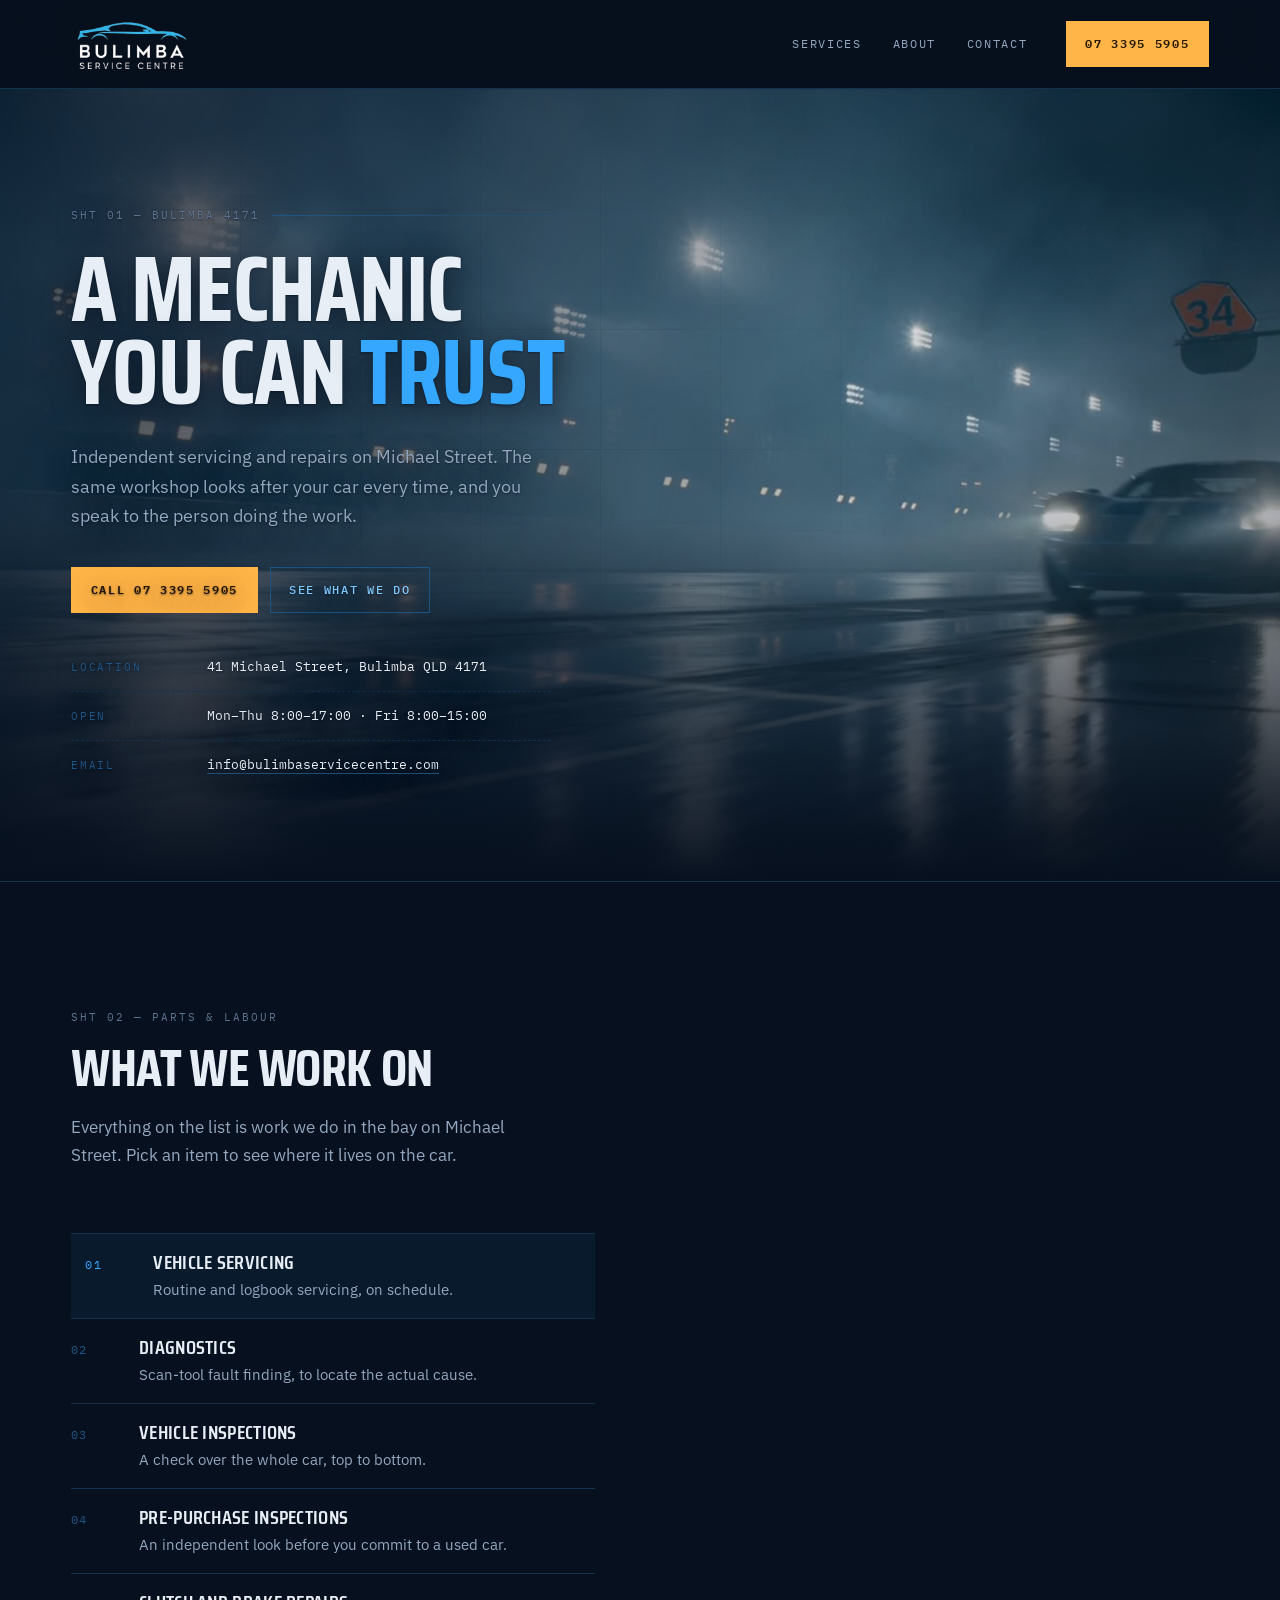
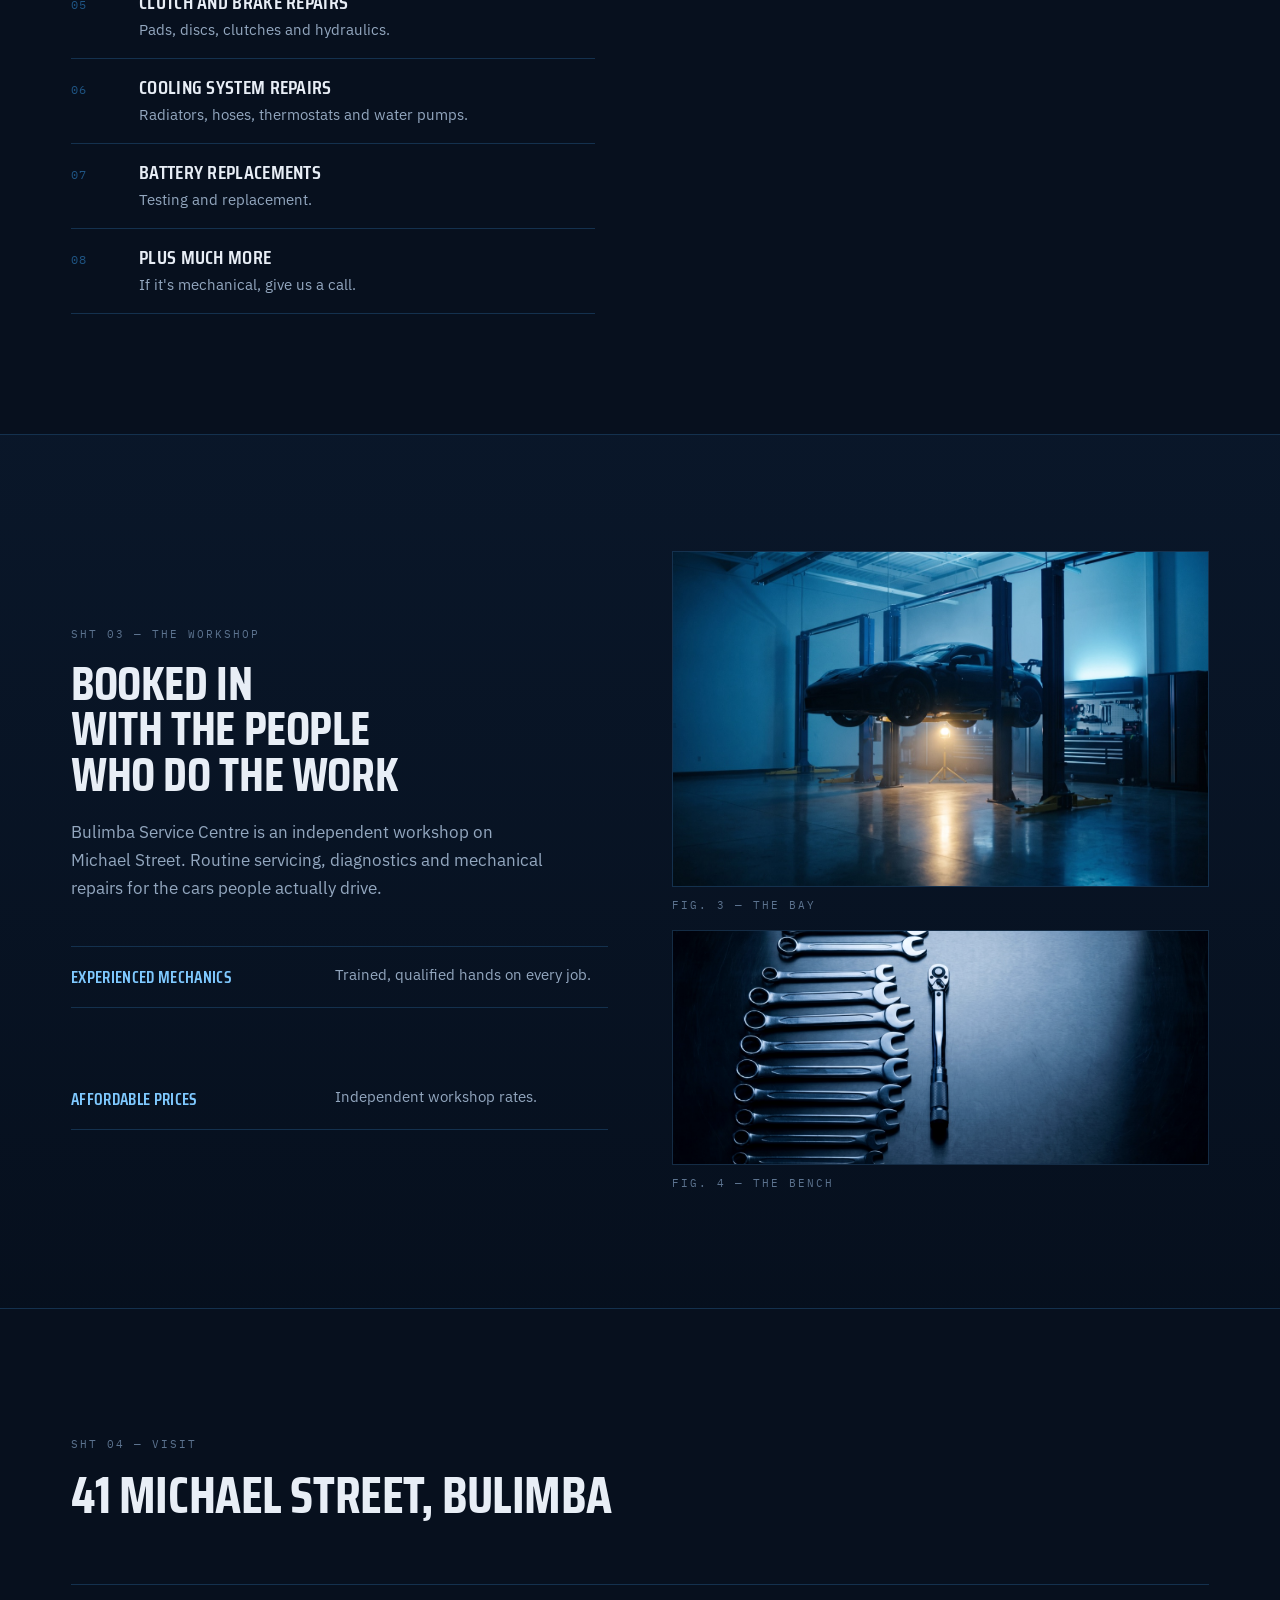
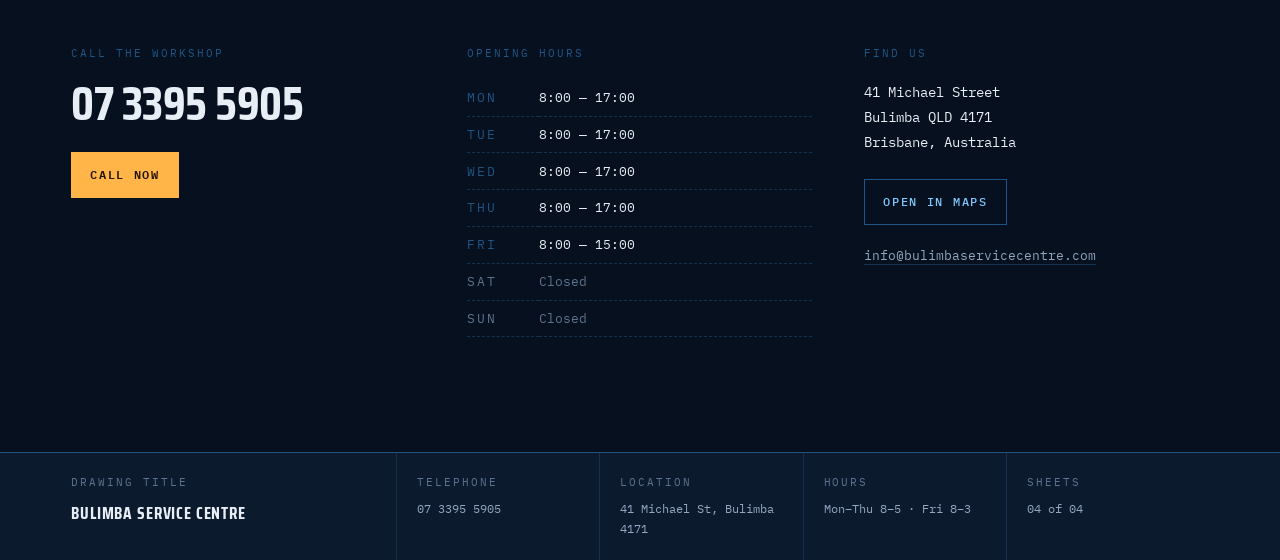
==== index.html @ 5c919e8d "Make playback survive in-app browsers, and stamp the assets The fix shipped but phones could keep se" ====
<!doctype html>
<html lang="en-AU">
<head>
<meta charset="utf-8">
<meta name="viewport" content="width=device-width, initial-scale=1">
<title>Bulimba Service Centre — A mechanic you can trust</title>
<meta name="description" content="Independent mechanical workshop at 41 Michael Street, Bulimba. Logbook servicing, diagnostics, brakes, clutch, cooling and pre-purchase inspections. Call 07 3395 5905.">

<script>document.documentElement.classList.add('js')</script>

<link rel="icon" href="assets/img/favicon.svg" type="image/svg+xml">

<link rel="preconnect" href="https://fonts.googleapis.com">
<link rel="preconnect" href="https://fonts.gstatic.com" crossorigin>
<link href="https://fonts.googleapis.com/css2?family=Saira+Condensed:wght@500;600;700&family=IBM+Plex+Sans:wght@400;500;600&family=IBM+Plex+Mono:wght@400;500&display=swap" rel="stylesheet">
<link rel="stylesheet" href="assets/css/styles.css?v=202610050847">
</head>
<body>

<div class="sheet-grid" aria-hidden="true"></div>

<header class="titleblock">
  <div class="shell titleblock__inner">
    <a class="mark" href="#top" aria-label="Bulimba Service Centre — home">
      <img src="assets/img/logo.png" alt="Bulimba Service Centre" width="374" height="176">
    </a>

    <nav class="nav" aria-label="Primary">
      <a href="#services">Services</a>
      <a href="#workshop">About</a>
      <a href="#visit">Contact</a>
    </nav>

    <a class="btn btn--call" href="tel:+61733955905">07 3395 5905</a>

    <button class="burger" type="button" aria-expanded="false" aria-controls="menu">
      <span class="burger__bars" aria-hidden="true"></span>
      <span class="u-visually-hidden">Menu</span>
    </button>
  </div>

  <nav class="menu" id="menu" aria-label="Primary, mobile" hidden>
    <a href="#services"><span class="anno">01</span> Services</a>
    <a href="#workshop"><span class="anno">02</span> About the workshop</a>
    <a href="#visit"><span class="anno">03</span> Visit &amp; contact</a>
  </nav>
</header>

<main id="top">

  <section class="hero">
    <div class="hero__bg" aria-hidden="true">
      <video class="hero__video" poster="assets/img/hero-pitstop.jpg" width="1920" height="1080"
             muted loop playsinline preload="none" tabindex="-1">
        <source src="assets/video/hero-pitstop.mp4" type="video/mp4">
      </video>
      <div class="hero__scrim"></div>
    </div>

    <div class="shell hero__inner">
      <div class="hero__copy" data-reveal>
        <p class="anno hero__eyebrow">Sht 01 — Bulimba 4171</p>

        <h1>A mechanic<br>you can <em>trust</em></h1>

        <p class="hero__lede">
          Independent servicing and repairs on Michael Street. The same workshop
          looks after your car every time, and you speak to the person doing the work.
        </p>

        <div class="hero__actions">
          <a class="btn btn--call" href="tel:+61733955905">Call 07 3395 5905</a>
          <a class="btn btn--line" href="#services">See what we do</a>
        </div>

        <div class="dimline">
          <div class="dim">
            <span class="dim__key">Location</span>
            <span class="dim__val">41 Michael Street, Bulimba QLD 4171</span>
          </div>
          <div class="dim">
            <span class="dim__key">Open</span>
            <span class="dim__val">Mon–Thu 8:00–17:00 · Fri 8:00–15:00</span>
          </div>
          <div class="dim">
            <span class="dim__key">Email</span>
            <span class="dim__val"><a href="mailto:info@bulimbaservicecentre.com">info@bulimbaservicecentre.com</a></span>
          </div>
        </div>
      </div>

    </div>
  </section>

  <section class="section" id="services">
    <div class="shell">
      <header class="section__head" data-reveal>
        <p class="anno">Sht 02 — Parts &amp; labour</p>
        <h2>What we work on</h2>
        <p class="section__lede">
          Everything on the list is work we do in the bay on Michael Street.
          Pick an item to see where it lives on the car.
        </p>
      </header>

      <div class="parts">
        <ol class="parts__list">
          <li data-reveal style="--i:1"><button type="button" class="part" data-item="01">
            <span class="part__no">01</span>
            <span class="part__body">
              <span class="part__name">Vehicle servicing</span>
              <span class="part__desc">Routine and logbook servicing, on schedule.</span>
            </span>
          </button></li>
          <li data-reveal style="--i:2"><button type="button" class="part" data-item="02">
            <span class="part__no">02</span>
            <span class="part__body">
              <span class="part__name">Diagnostics</span>
              <span class="part__desc">Scan-tool fault finding, to locate the actual cause.</span>
            </span>
          </button></li>
          <li data-reveal style="--i:3"><button type="button" class="part" data-item="03">
            <span class="part__no">03</span>
            <span class="part__body">
              <span class="part__name">Vehicle inspections</span>
              <span class="part__desc">A check over the whole car, top to bottom.</span>
            </span>
          </button></li>
          <li data-reveal style="--i:4"><button type="button" class="part" data-item="04">
            <span class="part__no">04</span>
            <span class="part__body">
              <span class="part__name">Pre-purchase inspections</span>
              <span class="part__desc">An independent look before you commit to a used car.</span>
            </span>
          </button></li>
          <li data-reveal style="--i:5"><button type="button" class="part" data-item="05">
            <span class="part__no">05</span>
            <span class="part__body">
              <span class="part__name">Clutch and brake repairs</span>
              <span class="part__desc">Pads, discs, clutches and hydraulics.</span>
            </span>
          </button></li>
          <li data-reveal style="--i:6"><button type="button" class="part" data-item="06">
            <span class="part__no">06</span>
            <span class="part__body">
              <span class="part__name">Cooling system repairs</span>
              <span class="part__desc">Radiators, hoses, thermostats and water pumps.</span>
            </span>
          </button></li>
          <li data-reveal style="--i:7"><button type="button" class="part" data-item="07">
            <span class="part__no">07</span>
            <span class="part__body">
              <span class="part__name">Battery replacements</span>
              <span class="part__desc">Testing and replacement.</span>
            </span>
          </button></li>
          <li data-reveal style="--i:8"><button type="button" class="part" data-item="08">
            <span class="part__no">08</span>
            <span class="part__body">
              <span class="part__name">Plus much more</span>
              <span class="part__desc">If it's mechanical, give us a call.</span>
            </span>
          </button></li>
        </ol>

        <figure class="parts__figure" data-reveal>
          <svg class="dw" viewBox="0 0 1600 900" role="img"
               aria-label="A sports car in side profile with numbered balloons marking the system each service works on">

            <image href="assets/img/profile.jpg" x="0" y="0" width="1600" height="900"
                   preserveAspectRatio="xMidYMid slice"/>

            <g class="dw__balloons">
              <g class="bl" data-item="06">
                <path class="bl__lead" d="M170 136 L176 548"/>
                <circle class="bl__dot" cx="176" cy="548" r="8"/>
                <circle class="bl__ring" cx="170" cy="90" r="46"/>
                <text class="bl__no" x="170" y="90">06</text>
              </g>
              <g class="bl" data-item="07">
                <path class="bl__lead" d="M330 136 L318 452"/>
                <circle class="bl__dot" cx="318" cy="452" r="8"/>
                <circle class="bl__ring" cx="330" cy="90" r="46"/>
                <text class="bl__no" x="330" y="90">07</text>
              </g>
              <g class="bl" data-item="02">
                <path class="bl__lead" d="M640 136 L694 372"/>
                <circle class="bl__dot" cx="694" cy="372" r="8"/>
                <circle class="bl__ring" cx="640" cy="90" r="46"/>
                <text class="bl__no" x="640" y="90">02</text>
              </g>
              <g class="bl" data-item="08">
                <path class="bl__lead" d="M880 136 L852 302"/>
                <circle class="bl__dot" cx="852" cy="302" r="8"/>
                <circle class="bl__ring" cx="880" cy="90" r="46"/>
                <text class="bl__no" x="880" y="90">08</text>
              </g>
              <g class="bl" data-item="01">
                <path class="bl__lead" d="M1150 136 L1118 422"/>
                <circle class="bl__dot" cx="1118" cy="422" r="8"/>
                <circle class="bl__ring" cx="1150" cy="90" r="46"/>
                <text class="bl__no" x="1150" y="90">01</text>
              </g>
              <g class="bl" data-item="05">
                <path class="bl__lead" d="M560 774 L372 652"/>
                <path class="bl__lead" d="M560 774 L1270 652"/>
                <circle class="bl__dot" cx="372" cy="652" r="8"/>
                <circle class="bl__dot" cx="1270" cy="652" r="8"/>
                <circle class="bl__ring" cx="560" cy="820" r="46"/>
                <text class="bl__no" x="560" y="820">05</text>
              </g>
              <g class="bl" data-item="03">
                <path class="bl__lead" d="M900 774 L884 638"/>
                <circle class="bl__dot" cx="884" cy="638" r="8"/>
                <circle class="bl__ring" cx="900" cy="820" r="46"/>
                <text class="bl__no" x="900" y="820">03</text>
              </g>
              <g class="bl" data-item="04">
                <path class="bl__lead" d="M1340 774 L1392 486"/>
                <circle class="bl__dot" cx="1392" cy="486" r="8"/>
                <circle class="bl__ring" cx="1340" cy="820" r="46"/>
                <text class="bl__no" x="1340" y="820">04</text>
              </g>
            </g>
          </svg>
          <div class="ps">
            <div class="ps__frame">
              <img class="ps__img" data-item="01" src="assets/img/engine.jpg" alt="A mid-mounted engine under a glass cover" width="1100" height="825" loading="lazy">
              <img class="ps__img" data-item="02" src="assets/img/diagnostics.jpg" alt="A diagnostic scan tool lit in a dark workshop" width="1100" height="825" loading="lazy">
              <img class="ps__img" data-item="03" src="assets/img/lowfront.jpg" alt="A sports car seen from a low front angle" width="1100" height="825" loading="lazy">
              <img class="ps__img" data-item="04" src="assets/img/underside.jpg" alt="The underside of a car raised on a workshop hoist" width="1200" height="900" loading="lazy">
              <img class="ps__img" data-item="05" src="assets/img/brakes.jpg" alt="A forged wheel over a drilled brake disc and caliper" width="1100" height="825" loading="lazy">
              <img class="ps__img" data-item="06" src="assets/img/cooling.jpg" alt="Radiator cooling fins in close up" width="1100" height="825" loading="lazy">
              <img class="ps__img" data-item="07" src="assets/img/battery.jpg" alt="A battery terminal clamp and cable" width="1100" height="825" loading="lazy">
              <img class="ps__img" data-item="08" src="assets/img/rear.jpg" alt="A sports car from a low rear angle" width="1100" height="825" loading="lazy">
            </div>
            <p class="ps__cap anno"><span class="ps__no">01</span> <span class="ps__txt">Vehicle servicing</span></p>
          </div>
        </figure>
      </div>
    </div>
  </section>

  <section class="section section--alt" id="workshop">
    <div class="shell">
      <div class="about">
        <div class="about__copy" data-reveal>
          <p class="anno">Sht 03 — The workshop</p>
          <h2>Booked in<br>with the people<br>who do the work</h2>
          <p class="section__lede">
            Bulimba Service Centre is an independent workshop on Michael Street.
            Routine servicing, diagnostics and mechanical repairs for the cars
            people actually drive.
          </p>

          <dl class="creds">
            <div class="cred" data-reveal style="--i:1">
              <dt>Experienced mechanics</dt>
              <dd>Trained, qualified hands on every job.</dd>
            </div>
            <div class="cred" data-reveal style="--i:2">
              <dt>Quality service</dt>
              <dd>Done once, and done properly.</dd>
            </div>
            <div class="cred" data-reveal style="--i:3">
              <dt>Affordable prices</dt>
              <dd>Independent workshop rates.</dd>
            </div>
          </dl>
        </div>

        <div class="about__plates">
          <figure class="plate plate--tall" data-reveal style="--i:1">
            <video class="shot__media" poster="assets/img/workshop.jpg" width="1280" height="720"
                   muted loop playsinline preload="none"
                   aria-label="A sports car raised on a hoist in a workshop bay">
              <source src="assets/video/workshop.mp4" type="video/mp4">
            </video>
            <figcaption class="anno">Fig. 3 — the bay</figcaption>
          </figure>
          <figure class="plate" data-reveal style="--i:2">
            <img src="assets/img/tools.jpg" alt="Mechanic hand tools laid out on a steel bench" loading="lazy" width="1400" height="788">
            <figcaption class="anno">Fig. 4 — the bench</figcaption>
          </figure>
        </div>
      </div>
    </div>
  </section>

  <section class="section" id="visit">
    <div class="shell">
      <header class="section__head" data-reveal>
        <p class="anno">Sht 04 — Visit</p>
        <h2>41 Michael Street, Bulimba</h2>
      </header>

      <div class="visit">
        <div class="visit__block" data-reveal style="--i:1">
          <p class="anno visit__label">Call the workshop</p>
          <a class="visit__phone" href="tel:+61733955905">07 3395 5905</a>
          <a class="btn btn--call visit__cta" href="tel:+61733955905">Call now</a>
        </div>

        <div class="visit__block" data-reveal style="--i:2">
          <p class="anno visit__label">Opening hours</p>
          <table class="hours">
            <tbody>
              <tr><th scope="row">Mon</th><td>8:00 — 17:00</td></tr>
              <tr><th scope="row">Tue</th><td>8:00 — 17:00</td></tr>
              <tr><th scope="row">Wed</th><td>8:00 — 17:00</td></tr>
              <tr><th scope="row">Thu</th><td>8:00 — 17:00</td></tr>
              <tr><th scope="row">Fri</th><td>8:00 — 15:00</td></tr>
              <tr class="hours--shut"><th scope="row">Sat</th><td>Closed</td></tr>
              <tr class="hours--shut"><th scope="row">Sun</th><td>Closed</td></tr>
            </tbody>
          </table>
        </div>

        <div class="visit__block" data-reveal style="--i:3">
          <p class="anno visit__label">Find us</p>
          <address class="visit__addr">
            41 Michael Street<br>
            Bulimba QLD 4171<br>
            Brisbane, Australia
          </address>
          <a class="btn btn--line" target="_blank" rel="noopener"
             href="https://www.google.com/maps/search/?api=1&amp;query=41+Michael+Street+Bulimba+QLD+4171">
            Open in maps
          </a>
          <p class="visit__email">
            <a href="mailto:info@bulimbaservicecentre.com">info@bulimbaservicecentre.com</a>
          </p>
        </div>
      </div>
    </div>
  </section>

</main>

<footer class="tb">
  <div class="shell tb__inner">
    <div class="tb__cell tb__cell--name">
      <span class="anno">Drawing title</span>
      <strong>Bulimba Service Centre</strong>
    </div>
    <div class="tb__cell">
      <span class="anno">Telephone</span>
      <a href="tel:+61733955905">07 3395 5905</a>
    </div>
    <div class="tb__cell">
      <span class="anno">Location</span>
      <span>41 Michael St, Bulimba 4171</span>
    </div>
    <div class="tb__cell">
      <span class="anno">Hours</span>
      <span>Mon–Thu 8–5 · Fri 8–3</span>
    </div>
    <div class="tb__cell">
      <span class="anno">Sheets</span>
      <span>04 of 04</span>
    </div>
  </div>
</footer>

<script src="assets/js/main.js?v=202610050847" defer></script>

</body>
</html>
---- assets/css/styles.css ----
/* ============================================================
   Bulimba Service Centre — "Blueprint"
   The page is a drafting sheet: cyan linework on deep navy,
   annotated the way an engineering drawing is annotated.
   ============================================================ */

:root {
  /* Ink & paper */
  --ink:        #07101E;  /* the board */
  --navy:       #0C1A2E;  /* raised panel */
  --navy-soft:  #112440;  /* hover / inset */

  /* Linework */
  --cyan:       #35A7FF;  /* the drawn line — from their logo */
  --cyan-bright:#7FC9FF;  /* emphasis */
  --cyan-dim:   #1F5584;  /* construction lines */
  --cyan-ghost: #14314E;  /* grid */

  /* Lettering */
  --paper:      #E8EEF6;  /* drafting white */
  --paper-mute: #93A7BF;  /* secondary */
  --paper-faint:#5C738F;  /* annotation */

  /* The one warm thing on a cold sheet: the action */
  --amber:      #FFB547;
  --amber-deep: #C97F12;

  --rule: 1px solid var(--cyan-ghost);

  --shell: 1240px;
  --gutter: clamp(1rem, 4vw, 3.5rem);

  --display: "Saira Condensed", "Arial Narrow", sans-serif;
  --body: "IBM Plex Sans", ui-sans-serif, system-ui, sans-serif;
  --mono: "IBM Plex Mono", ui-monospace, "SF Mono", monospace;

  color-scheme: dark;
}

*, *::before, *::after { box-sizing: border-box; }

html { scroll-behavior: smooth; }
@media (prefers-reduced-motion: reduce) { html { scroll-behavior: auto; } }

body {
  margin: 0;
  background: var(--ink);
  color: var(--paper);
  font-family: var(--body);
  font-size: 1rem;
  line-height: 1.65;
  -webkit-font-smoothing: antialiased;
  overflow-x: hidden;
}

/* The drafting grid — fine 10px cells inside coarse 90px blocks */
.sheet-grid {
  position: fixed;
  inset: 0;
  pointer-events: none;
  z-index: 0;
  background-image:
    linear-gradient(var(--cyan-ghost) 1px, transparent 1px),
    linear-gradient(90deg, var(--cyan-ghost) 1px, transparent 1px),
    linear-gradient(rgba(20, 49, 78, .45) 1px, transparent 1px),
    linear-gradient(90deg, rgba(20, 49, 78, .45) 1px, transparent 1px);
  background-size: 90px 90px, 90px 90px, 10px 10px, 10px 10px;
  opacity: .5;
  mask-image: radial-gradient(ellipse 120% 90% at 50% 0%, #000 20%, transparent 85%);
}

/* ---------- Shared type ---------- */

h1, h2, h3 {
  font-family: var(--display);
  font-weight: 700;
  text-transform: uppercase;
  letter-spacing: 0.005em;
  line-height: 0.95;
  margin: 0;
}

a { color: inherit; }

:focus-visible {
  outline: 2px solid var(--amber);
  outline-offset: 3px;
}

/* The annotation voice — every number, label and spec on the sheet */
.anno {
  font-family: var(--mono);
  font-size: 0.6875rem;
  letter-spacing: 0.18em;
  text-transform: uppercase;
  color: var(--paper-faint);
}

.shell {
  width: 100%;
  max-width: var(--shell);
  margin-inline: auto;
  padding-inline: var(--gutter);
}

/* ---------- Title block (header) ---------- */

.titleblock {
  position: sticky;
  top: 0;
  z-index: 50;
  background: rgba(7, 16, 30, .82);
  backdrop-filter: blur(12px);
  border-bottom: var(--rule);
}

.titleblock__inner {
  display: flex;
  align-items: center;
  gap: clamp(1rem, 3vw, 2.5rem);
  min-height: 88px;
}

.mark {
  display: flex;
  align-items: center;
  text-decoration: none;
  margin-right: auto;
}

.mark img {
  display: block;
  width: auto;
  height: 58px;
}

@media (max-width: 520px) { .mark img { height: 46px; } }

.nav {
  display: flex;
  gap: clamp(1rem, 2.4vw, 2rem);
}

.nav a {
  font-family: var(--mono);
  font-size: 0.75rem;
  letter-spacing: 0.14em;
  text-transform: uppercase;
  color: var(--paper-mute);
  text-decoration: none;
  padding-block: 0.4rem;
  position: relative;
  transition: color .18s ease;
}

.nav a::after {
  content: "";
  position: absolute;
  left: 0; right: 0; bottom: 0;
  height: 1px;
  background: var(--cyan);
  transform: scaleX(0);
  transform-origin: left;
  transition: transform .22s ease;
}

.nav a:hover { color: var(--paper); }
.nav a:hover::after { transform: scaleX(1); }

@media (max-width: 860px) { .nav { display: none; } }

/* ---------- Buttons ---------- */

.btn {
  display: inline-flex;
  align-items: center;
  gap: 0.6rem;
  font-family: var(--mono);
  font-size: 0.75rem;
  font-weight: 500;
  letter-spacing: 0.14em;
  text-transform: uppercase;
  text-decoration: none;
  padding: 0.75rem 1.15rem;
  border: 1px solid transparent;
  white-space: nowrap;
  cursor: pointer;
  transition: background .18s ease, color .18s ease, border-color .18s ease;
}

.btn--call {
  background: var(--amber);
  color: #241503;
  font-weight: 600;
}
.btn--call:hover { background: #FFC976; }

.btn--line {
  border-color: var(--cyan-dim);
  color: var(--cyan-bright);
  background: transparent;
}
.btn--line:hover { border-color: var(--cyan); background: rgba(53, 167, 255, .08); }

/* ---------- Hero ---------- */

.hero {
  position: relative;
  z-index: 1;
  padding-block: clamp(3rem, 8vw, 6rem) clamp(3rem, 7vw, 5rem);
}

.hero__grid {
  display: grid;
  grid-template-columns: minmax(0, 0.92fr) minmax(0, 1.08fr);
  gap: clamp(2rem, 5vw, 4rem);
  align-items: center;
}

@media (max-width: 960px) {
  .hero__grid { grid-template-columns: 1fr; }
}

.hero__eyebrow {
  display: flex;
  align-items: center;
  gap: 0.75rem;
  margin-bottom: 1.5rem;
}

.hero__eyebrow::after {
  content: "";
  height: 1px;
  flex: 1;
  background: linear-gradient(90deg, var(--cyan-dim), transparent);
}

.hero h1 {
  font-size: clamp(2.9rem, 8.2vw, 5.75rem);
  line-height: 0.9;
  letter-spacing: -0.012em;
}

.hero h1 em {
  font-style: normal;
  color: var(--cyan);
}

.hero__lede {
  margin: 1.75rem 0 0;
  max-width: 44ch;
  color: var(--paper-mute);
  font-size: clamp(1rem, 1.6vw, 1.125rem);
}

.hero__actions {
  display: flex;
  flex-wrap: wrap;
  gap: 0.75rem;
  margin-top: 2.25rem;
}

/* Dimension line — annotates a fact the way a drawing annotates a length */
.dimline {
  margin-top: 2.75rem;
  display: grid;
  gap: 0.9rem;
  max-width: 30rem;
}

.dim {
  display: grid;
  grid-template-columns: 7.5rem 1fr;
  align-items: baseline;
  gap: 1rem;
  position: relative;
  padding-bottom: 0.9rem;
  border-bottom: 1px dashed var(--cyan-ghost);
}

.dim:last-child { border-bottom: 0; padding-bottom: 0; }

.dim__key {
  font-family: var(--mono);
  font-size: 0.6875rem;
  letter-spacing: 0.16em;
  text-transform: uppercase;
  color: var(--cyan-dim);
}

.dim__val {
  font-family: var(--mono);
  font-size: 0.8125rem;
  color: var(--paper);
  line-height: 1.5;
}

.dim__val a { text-decoration: none; border-bottom: 1px solid var(--cyan-dim); }
.dim__val a:hover { border-bottom-color: var(--cyan); color: var(--cyan-bright); }

/* ---------- General arrangement drawing (hero) ---------- */

.ga {
  width: 100%;
  height: auto;
  overflow: visible;
  fill: none;
  stroke-linecap: round;
  stroke-linejoin: round;
}

.ga__line {
  stroke: var(--cyan);
  stroke-width: 1.6;
  vector-effect: non-scaling-stroke;
  filter: drop-shadow(0 0 7px rgba(53, 167, 255, .3));
}

.ga__construction line {
  stroke: var(--cyan-dim);
  stroke-width: 1;
  stroke-dasharray: 2 7;
  opacity: .55;
  vector-effect: non-scaling-stroke;
}

.ga__ground line {
  stroke: var(--cyan-dim);
  stroke-width: 1;
  vector-effect: non-scaling-stroke;
  opacity: .75;
}

/* The sheet draws itself in on load */
.ga__line > * {
  stroke-dasharray: 1;
  stroke-dashoffset: 1;
  animation: draw 1.5s cubic-bezier(.65, 0, .35, 1) forwards;
}

.ga__line .d1 { animation-delay: .10s; animation-duration: 1.9s }
.ga__line .d2 { animation-delay: .60s }
.ga__line .d3 { animation-delay: .85s }
.ga__line .d4 { animation-delay: 1.05s; animation-duration: 1s }

@keyframes draw { to { stroke-dashoffset: 0 } }

@media (prefers-reduced-motion: reduce) {
  .ga__line > * { animation: none; stroke-dashoffset: 0; }
}

/* ---------- Section frame ---------- */

.section {
  position: relative;
  z-index: 1;
  padding-block: clamp(4rem, 9vw, 7.5rem);
  border-top: var(--rule);
}

.section--alt { background: linear-gradient(180deg, rgba(12, 26, 46, .72), rgba(7, 16, 30, .72)); }

.section__head { max-width: 46rem; margin-bottom: clamp(2.5rem, 5vw, 4rem); }

.section__head .anno { display: block; margin-bottom: 1.1rem; }

.section h2 {
  font-size: clamp(2rem, 4.6vw, 3.25rem);
  letter-spacing: -0.008em;
}

.section__lede {
  margin: 1.25rem 0 0;
  color: var(--paper-mute);
  max-width: 48ch;
  font-size: 1.0625rem;
}

/* ---------- Parts list + detail drawing ---------- */

.parts {
  display: grid;
  grid-template-columns: minmax(0, 1fr) minmax(0, 1.05fr);
  gap: clamp(2rem, 5vw, 4.5rem);
  align-items: start;
}

@media (max-width: 1000px) {
  .parts { grid-template-columns: 1fr; }
}

.parts__list {
  list-style: none;
  margin: 0;
  padding: 0;
  border-top: var(--rule);
}

.part {
  width: 100%;
  display: grid;
  grid-template-columns: 3.25rem 1fr;
  gap: 1rem;
  align-items: baseline;
  text-align: left;
  background: transparent;
  border: 0;
  border-bottom: var(--rule);
  padding: 1.05rem 0.9rem 1.05rem 0;
  cursor: pointer;
  color: inherit;
  font: inherit;
  transition: background .18s ease, padding-left .18s ease;
}

.part:hover, .part.is-active {
  background: rgba(53, 167, 255, .07);
  padding-left: 0.9rem;
}

.part__no {
  font-family: var(--mono);
  font-size: 0.75rem;
  letter-spacing: 0.1em;
  color: var(--cyan-dim);
  transition: color .18s ease;
}

.part:hover .part__no, .part.is-active .part__no { color: var(--cyan); }

.part__body { display: block; }

.part__name {
  display: block;
  font-family: var(--display);
  font-weight: 600;
  text-transform: uppercase;
  font-size: 1.25rem;
  letter-spacing: 0.015em;
  line-height: 1.15;
}

.part__desc {
  display: block;
  margin-top: 0.3rem;
  color: var(--paper-mute);
  font-size: 0.9375rem;
  line-height: 1.5;
}

.parts__figure { margin: 0; position: sticky; top: 104px; }

@media (max-width: 1000px) {
  .parts__figure { position: static; order: -1; margin-bottom: 2rem; }
}

.parts__figure figcaption { margin-top: 0.9rem; }

/* ---------- Detail drawing ---------- */

.dw {
  width: 100%;
  height: auto;
  fill: none;
  stroke-linecap: round;
  stroke-linejoin: round;
}

.dw__car {
  stroke: var(--cyan-dim);
  stroke-width: 1.4;
  vector-effect: non-scaling-stroke;
}

.bl { cursor: default; }

.bl__lead {
  stroke: var(--cyan-dim);
  stroke-width: 1;
  stroke-dasharray: 3 5;
  vector-effect: non-scaling-stroke;
  opacity: .45;
  transition: opacity .2s ease, stroke .2s ease;
}

.bl__dot {
  fill: var(--cyan-dim);
  stroke: none;
  opacity: .5;
  transition: fill .2s ease, opacity .2s ease;
}

.bl__ring {
  stroke: var(--cyan-dim);
  stroke-width: 1.3;
  fill: var(--ink);
  vector-effect: non-scaling-stroke;
  transition: stroke .2s ease, fill .2s ease;
}

.bl__no {
  fill: var(--paper-faint);
  font-family: var(--mono);
  font-size: 15px;
  letter-spacing: 0.04em;
  text-anchor: middle;
  dominant-baseline: central;
  transition: fill .2s ease;
}

.bl.is-active .bl__lead { opacity: 1; stroke: var(--cyan); }
.bl.is-active .bl__dot { fill: var(--cyan); opacity: 1; }
.bl.is-active .bl__ring { stroke: var(--cyan); fill: rgba(53, 167, 255, .12); }
.bl.is-active .bl__no { fill: var(--cyan-bright); }


@media (prefers-reduced-motion: reduce) {
  .bl__lead, .bl__dot, .bl__ring, .bl__no, .dw__car, .part { transition: none; }
}

/* ---------- About ---------- */

.about {
  display: grid;
  grid-template-columns: minmax(0, 1fr) minmax(0, 1fr);
  gap: clamp(2rem, 5vw, 4.5rem);
  align-items: center;
}

@media (max-width: 940px) { .about { grid-template-columns: 1fr; } }

.about h2 { font-size: clamp(1.9rem, 4vw, 3rem); margin-top: 1.1rem; }

.creds { margin: 2.75rem 0 0; display: grid; gap: 0; border-top: var(--rule); }

.cred {
  display: grid;
  grid-template-columns: minmax(0, 1fr) minmax(0, 1.1fr);
  gap: 1rem;
  padding-block: 1rem;
  border-bottom: var(--rule);
}

.cred dt {
  font-family: var(--display);
  font-weight: 600;
  text-transform: uppercase;
  letter-spacing: 0.02em;
  font-size: 1.0625rem;
  color: var(--cyan-bright);
}

.cred dd { margin: 0; color: var(--paper-mute); font-size: 0.9375rem; }

.about__plates { display: grid; gap: 1rem; }

.plate { margin: 0; }

.plate img {
  display: block;
  width: 100%;
  height: auto;
  border: 1px solid var(--cyan-ghost);
  filter: saturate(.8) contrast(1.05);
}

.plate--tall img { aspect-ratio: 16 / 10; object-fit: cover; }
.plate:not(.plate--tall) img { aspect-ratio: 16 / 7; object-fit: cover; }

.plate figcaption { margin-top: 0.6rem; }

/* ---------- Visit ---------- */

.visit {
  display: grid;
  grid-template-columns: repeat(3, minmax(0, 1fr));
  gap: clamp(1.5rem, 4vw, 3.5rem);
  border-top: var(--rule);
  padding-top: clamp(2rem, 4vw, 3rem);
}

@media (max-width: 880px) { .visit { grid-template-columns: 1fr; } }

.visit__label { display: block; margin-bottom: 1.1rem; color: var(--cyan-dim); }

.visit__phone {
  display: block;
  font-family: var(--display);
  font-weight: 700;
  text-transform: uppercase;
  font-size: clamp(2rem, 4.4vw, 3rem);
  letter-spacing: -0.01em;
  line-height: 1;
  text-decoration: none;
  color: var(--paper);
  transition: color .18s ease;
}

.visit__phone:hover { color: var(--cyan); }
.visit__cta { margin-top: 1.5rem; }

.hours { width: 100%; border-collapse: collapse; font-family: var(--mono); font-size: 0.8125rem; }

.hours th, .hours td {
  text-align: left;
  padding: 0.45rem 0;
  border-bottom: 1px dashed var(--cyan-ghost);
  font-weight: 400;
}

.hours th { color: var(--cyan-dim); text-transform: uppercase; letter-spacing: 0.14em; width: 4.5rem; }
.hours td { color: var(--paper); }
.hours--shut td, .hours--shut th { color: var(--paper-faint); }

.visit__addr {
  font-family: var(--mono);
  font-size: 0.875rem;
  font-style: normal;
  line-height: 1.8;
  color: var(--paper);
  margin-bottom: 1.5rem;
}

.visit__email { margin: 1.25rem 0 0; font-family: var(--mono); font-size: 0.8125rem; }
.visit__email a { color: var(--paper-mute); text-decoration: none; border-bottom: 1px solid var(--cyan-ghost); }
.visit__email a:hover { color: var(--cyan-bright); border-bottom-color: var(--cyan); }

/* ---------- Title block (footer) ---------- */

.tb {
  position: relative;
  z-index: 1;
  border-top: 1px solid var(--cyan-dim);
  background: var(--navy);
}

.tb__inner {
  display: grid;
  grid-template-columns: 1.6fr repeat(4, 1fr);
}

@media (max-width: 880px) { .tb__inner { grid-template-columns: 1fr 1fr; } }

.tb__cell {
  padding: 1.25rem 1.25rem 1.35rem;
  border-left: 1px solid var(--cyan-ghost);
  display: grid;
  gap: 0.45rem;
  align-content: start;
  font-family: var(--mono);
  font-size: 0.75rem;
  color: var(--paper-mute);
  min-height: 86px;
}

.tb__cell:first-child { border-left: 0; padding-left: 0; }

.tb__cell a { text-decoration: none; }
.tb__cell a:hover { color: var(--cyan-bright); }

.tb__cell--name strong {
  font-family: var(--display);
  font-weight: 700;
  text-transform: uppercase;
  font-size: 1.0625rem;
  letter-spacing: 0.05em;
  color: var(--paper);
}

/* ---------- Plate that swaps with the selected item ---------- */

.ps { margin-top: 1.75rem; }

.ps__frame {
  position: relative;
  aspect-ratio: 16 / 9;
  border: 1px solid var(--cyan-ghost);
  overflow: hidden;
  background: var(--navy);
}

.ps__img {
  position: absolute;
  inset: 0;
  width: 100%;
  height: 100%;
  object-fit: cover;
  opacity: 0;
  transform: scale(1.04);
  transition: opacity .45s ease, transform .7s ease;
  filter: saturate(.78) contrast(1.06);
}

.ps__img.is-shown { opacity: 1; transform: scale(1); }

.ps__cap {
  display: flex;
  gap: 0.75rem;
  margin: 0.85rem 0 0;
  align-items: baseline;
}

.ps__no { color: var(--cyan); }
.ps__txt { color: var(--paper-mute); }

@media (prefers-reduced-motion: reduce) {
  .ps__img { transition: none; transform: none; }
  .ps__img.is-shown { transform: none; }
}

@media (max-width: 560px) {
  .cred { grid-template-columns: 1fr; gap: 0.3rem; }
  .cred dt { font-size: 1rem; }
}

/* ---------- Photographic plates ---------- */

.shot { margin: 0; }

.shot img {
  display: block;
  width: 100%;
  height: auto;
  border: 1px solid var(--cyan-ghost);
}

.shot--hero img { aspect-ratio: 16 / 10; object-fit: cover; }

.shot figcaption { margin-top: 0.75rem; }

/* The detail diagram now sits over a photograph, so the balloon geometry is
   expressed in the picture's 1600x900 space rather than drawing units. */
.dw image { opacity: .96; }

.dw .bl__lead { stroke-width: 1.5; }
.dw .bl__ring { stroke-width: 2; fill: rgba(7, 16, 30, .82); }
.dw .bl__no { font-size: 34px; }
.dw .bl__dot { stroke: var(--ink); stroke-width: 2; }

.dw .bl.is-active .bl__ring { fill: rgba(7, 16, 30, .92); }

/* ============================================================
   Mobile
   ============================================================ */

.u-visually-hidden {
  position: absolute;
  width: 1px; height: 1px;
  margin: -1px; padding: 0;
  overflow: hidden;
  clip-path: inset(50%);
  white-space: nowrap;
}

/* ---------- Menu ---------- */

.burger {
  display: none;
  width: 46px;
  height: 46px;
  flex: none;
  align-items: center;
  justify-content: center;
  background: transparent;
  border: 1px solid var(--cyan-ghost);
  cursor: pointer;
  padding: 0;
  transition: border-color .18s ease, background .18s ease;
}

.burger:hover { border-color: var(--cyan-dim); background: rgba(53, 167, 255, .06); }

.burger__bars,
.burger__bars::before,
.burger__bars::after {
  display: block;
  width: 18px;
  height: 1.5px;
  background: var(--cyan-bright);
  transition: transform .22s ease, opacity .18s ease;
}

.burger__bars { position: relative; }
.burger__bars::before, .burger__bars::after { content: ""; position: absolute; left: 0; }
.burger__bars::before { top: -6px; }
.burger__bars::after  { top: 6px; }

.burger[aria-expanded="true"] .burger__bars { background: transparent; }
.burger[aria-expanded="true"] .burger__bars::before { transform: translateY(6px) rotate(45deg); }
.burger[aria-expanded="true"] .burger__bars::after  { transform: translateY(-6px) rotate(-45deg); }

.menu {
  border-top: var(--rule);
  background: rgba(7, 16, 30, .97);
  backdrop-filter: blur(12px);
  padding: 0 var(--gutter) 0.75rem;
}

.menu[hidden] { display: none; }

.menu a {
  display: flex;
  align-items: baseline;
  gap: 0.9rem;
  min-height: 56px;
  padding: 1rem 0;
  border-bottom: 1px dashed var(--cyan-ghost);
  font-family: var(--display);
  font-weight: 600;
  text-transform: uppercase;
  letter-spacing: 0.02em;
  font-size: 1.125rem;
  text-decoration: none;
  color: var(--paper);
}

.menu a:last-child { border-bottom: 0; }
.menu a:active { color: var(--cyan-bright); }
.menu .anno { color: var(--cyan-dim); }

@media (max-width: 860px) {
  .burger { display: inline-flex; }
}

@media (prefers-reduced-motion: reduce) {
  .burger__bars, .burger__bars::before, .burger__bars::after { transition: none; }
}

/* ---------- Phone and small-tablet layout ---------- */

@media (max-width: 860px) {
  .titleblock__inner { min-height: 76px; gap: 0.75rem; }
  .mark img { height: 50px; }
}

@media (max-width: 560px) {
  /* Label/value rows read better stacked than squeezed into two columns */
  .dim { grid-template-columns: 1fr; gap: 0.3rem; }
  .dim__key { font-size: 0.625rem; }

  .mark img { height: 42px; }
  .titleblock__inner { min-height: 68px; }
  .titleblock .btn--call { padding: 0.65rem 0.8rem; font-size: 0.6875rem; letter-spacing: 0.08em; }

  .hero { padding-block: 2.5rem 3rem; }
  .hero__actions .btn { flex: 1 1 100%; justify-content: center; }

  .visit__block { border-top: 1px dashed var(--cyan-ghost); padding-top: 1.5rem; }
  .visit__block:first-child { border-top: 0; padding-top: 0; }

  .tb__inner { grid-template-columns: 1fr; }
  .tb__cell { border-left: 0; border-top: 1px solid var(--cyan-ghost); padding-inline: 0; min-height: 0; }
  .tb__cell:first-child { border-top: 0; }
}

/* The annotated diagram is rendered in the photograph's 1600x900 space, so the
   balloons have to grow as the picture shrinks or they become unreadable. */
@media (max-width: 1000px) {
  .dw .bl__ring { r: 58px; stroke-width: 2.5; }
  .dw .bl__no { font-size: 44px; }
  .dw .bl__dot { r: 10px; }
  .dw .bl__lead { stroke-width: 2; }
}

@media (max-width: 700px) {
  .dw .bl__ring { r: 64px; stroke-width: 3; }
  .dw .bl__no { font-size: 50px; }
  .dw .bl__dot { r: 13px; }
  .dw .bl__lead { stroke-width: 2.5; stroke-dasharray: 6 8; }
}

/* ---------- Services on phones ----------
   The car and its photograph pin to the top of the screen while the list
   scrolls underneath, so the full-size image still changes with the service
   you are reading — the same payoff hovering gives on a desktop. */

@media (max-width: 1000px) {
  .parts__figure {
    position: sticky;
    top: 68px;
    z-index: 2;
    order: -1;
    margin-bottom: 1.25rem;
    padding-bottom: 0.85rem;
    background: var(--ink);
    box-shadow: 0 14px 22px -14px rgba(7, 16, 30, .95);
  }

  .section--alt .parts__figure { background: transparent; }

  /* The drawing's own caption is desktop detail; the plate carries its own. */
  .parts__figure > figcaption { display: none; }

  .ps { display: block; margin-top: 0.7rem; }

  .part { padding-block: 0.95rem; }
  .part__name { font-size: 1.125rem; }
  .part__desc { font-size: 0.875rem; }
}

/* Short screens cannot carry both, so the photograph wins over the diagram. */
@media (max-width: 1000px) and (max-height: 760px) {
  .dw { display: none; }
  .ps { margin-top: 0; }
}

/* ============================================================
   Scroll motion
   Content settles into place as it comes into view, and lifts back out
   when it leaves, so scrolling either direction feels continuous rather
   than like a series of jumps. Only applied when JS can undo it.
   ============================================================ */

.js [data-reveal] {
  opacity: 0;
  transform: translate3d(0, 22px, 0);
  transition:
    opacity .62s cubic-bezier(.22, .61, .36, 1),
    transform .72s cubic-bezier(.22, .61, .36, 1);
  transition-delay: calc(var(--i, 0) * 55ms);
  will-change: opacity, transform;
}

.js [data-reveal].is-in {
  opacity: 1;
  transform: none;
}

/* Figures travel a little further and a little slower — they carry more weight */
.js .hero__figure[data-reveal],
.js .parts__figure[data-reveal],
.js .plate[data-reveal] {
  transform: translate3d(0, 34px, 0) scale(.985);
  transition-duration: .8s, .9s;
}

.js .hero__figure[data-reveal].is-in,
.js .parts__figure[data-reveal].is-in,
.js .plate[data-reveal].is-in {
  transform: none;
}

/* Once an element has had its entrance, drop the compositing hint */
.js [data-reveal].is-settled { will-change: auto; }

/* The header earns a harder edge once the page is no longer at the top */
.titleblock { transition: border-color .3s ease, background .3s ease; }
.titleblock.is-stuck {
  border-bottom-color: var(--cyan-dim);
  background: rgba(7, 16, 30, .94);
}

/* On phones the service list follows the scroll rather than waiting for taps */
@media (max-width: 1000px) {
  .part { transition: background .32s ease, padding-left .32s ease; }
}

@media (prefers-reduced-motion: reduce) {
  .js [data-reveal] {
    opacity: 1;
    transform: none;
    transition: none;
  }
  .titleblock { transition: none; }
}

/* Pinned space is tight on a phone, so the plate's label sits on the picture */
@media (max-width: 1000px) {
  .ps__frame { position: relative; }

  .ps__cap {
    position: absolute;
    left: 0; right: 0; bottom: 0;
    margin: 0;
    padding: 2.2rem 0.9rem 0.7rem;
    background: linear-gradient(to top, rgba(7, 16, 30, .92) 30%, transparent);
    pointer-events: none;
  }

  .ps__txt { color: var(--paper); }
}

/* ---------- Moving plates ----------
   Videos inherit the still plates' framing exactly, so the poster and the clip
   occupy the same box and nothing shifts when playback starts. */

.shot__media,
.plate .shot__media {
  display: block;
  width: 100%;
  height: auto;
  border: 1px solid var(--cyan-ghost);
  background: var(--navy);
  object-fit: cover;
}

.shot--hero .shot__media { aspect-ratio: 16 / 10; }
.plate--tall .shot__media { aspect-ratio: 16 / 10; }

/* Nothing here depends on the clip arriving — the poster carries the frame */

/* ============================================================
   Sheet 01 — full-bleed background film
   The clip runs behind the whole opening. A scrim keeps the type
   legible over whatever frame happens to be on screen, and the
   drafting grid stays laid over the footage so the sheet reads
   as a sheet rather than as a stock video header.
   ============================================================ */

.hero {
  position: relative;
  isolation: isolate;
  display: grid;
  align-items: center;
  min-height: clamp(580px, 88vh, 900px);
  overflow: hidden;
  padding-block: clamp(3rem, 7vw, 5rem);
}

.hero__bg {
  position: absolute;
  inset: 0;
  z-index: -1;
  background: var(--ink);
}

.hero__video {
  width: 100%;
  height: 100%;
  object-fit: cover;
  display: block;
}

.hero__scrim {
  position: absolute;
  inset: 0;
  /* Holds the type side back without blacking the film out — the picture has
     to stay visible behind the words, not just beside them. */
  background:
    linear-gradient(180deg,
      rgba(7, 16, 30, .26) 0%,
      rgba(7, 16, 30, 0) 30%,
      rgba(7, 16, 30, 0) 54%,
      rgba(7, 16, 30, .70) 86%,
      var(--ink) 100%),
    linear-gradient(90deg,
      rgba(7, 16, 30, .70) 0%,
      rgba(7, 16, 30, .54) 36%,
      rgba(7, 16, 30, .16) 68%,
      rgba(7, 16, 30, .34) 100%);
}

/* the sheet grid, carried over the footage */
.hero__scrim::after {
  content: "";
  position: absolute;
  inset: 0;
  background-image:
    linear-gradient(var(--cyan-ghost) 1px, transparent 1px),
    linear-gradient(90deg, var(--cyan-ghost) 1px, transparent 1px);
  background-size: 120px 120px, 120px 120px;
  /* Barely there over the footage — enough to say "sheet", not enough to
     sit on top of the car. */
  opacity: .22;
  mask-image: radial-gradient(ellipse 85% 80% at 18% 42%, #000 10%, transparent 70%);
}

.hero__inner { position: relative; z-index: 1; }

.hero__copy {
  max-width: 36rem;
  /* legible over whatever frame happens to be behind it */
  text-shadow: 0 1px 2px rgba(7, 16, 30, .55), 0 6px 30px rgba(7, 16, 30, .8);
}

@media (max-width: 860px) {
  /* Stretching a 16:9 frame over a portrait hero crops away most of the car,
     so instead the film keeps its own shape as a band across the top and the
     words ride over its lower half. Overlapped like the desktop, but nothing
     is cut off. */
  .hero {
    display: block;
    position: relative;
    min-height: 0;
    padding-block: 0 clamp(3rem, 10vw, 4.5rem);
  }

  .hero__bg {
    inset: 0 0 auto 0;      /* a band at the top, not the whole section */
    height: auto;
    aspect-ratio: 16 / 9;
  }

  .hero__video { height: 100%; }

  /* 56.25vw is the band's height; start the type a third of the way down it
     so the headline genuinely sits on the film rather than beneath it */
  .hero__inner { padding-top: 19vw; }

  /* clear at the top so the car reads, solid by the time the words arrive */
  .hero__scrim {
    background: linear-gradient(180deg,
      rgba(7, 16, 30, .22) 0%,
      rgba(7, 16, 30, .02) 22%,
      rgba(7, 16, 30, .34) 44%,
      rgba(7, 16, 30, .70) 68%,
      rgba(7, 16, 30, .93) 88%,
      var(--ink) 100%);
  }

  .hero__scrim::after { display: none; }

  .hero__copy { max-width: none; }

  /* sitting on the film now, so it needs more than the faint annotation grey */
  .hero__eyebrow { color: var(--paper-mute); }
  .hero__eyebrow::after { background: linear-gradient(90deg, var(--cyan-dim), transparent); }
}

/* ---------- Hero as a photograph ----------
   Used by the version built on the owner's own photos. A still would sit
   dead next to the filmed versions, so it drifts very slowly instead. */

.hero__still {
  width: 100%;
  height: 100%;
  object-fit: cover;
  display: block;
  animation: heroDrift 30s ease-in-out infinite alternate;
}

@keyframes heroDrift {
  from { transform: scale(1.05) translate3d(0, 0, 0) }
  to   { transform: scale(1.13) translate3d(-1.6%, -1.2%, 0) }
}

/* Phone photos are 4:3, so the band follows the picture rather than cropping it */
@media (max-width: 860px) {
  .hero--photo .hero__bg { aspect-ratio: 4 / 3; }
  .hero--photo .hero__inner { padding-top: 41vw; }
}

@media (prefers-reduced-motion: reduce) {
  .hero__still { animation: none; transform: scale(1.05); }
}

/* ---------- Daylight footage ----------
   The owner's own photographs are bright Brisbane daylight, where the rest of
   the page is a night workshop. Grading them down lets them sit in the same
   world and gives the type over them something to hold onto. */

.hero--day .hero__video,
.hero--day .hero__still { filter: brightness(.58) saturate(.88) contrast(1.1); }
.hero--day .hero__scrim {
  background:
    linear-gradient(180deg,
      rgba(7, 16, 30, .34) 0%,
      rgba(7, 16, 30, .06) 30%,
      rgba(7, 16, 30, .10) 54%,
      rgba(7, 16, 30, .74) 86%,
      var(--ink) 100%),
    linear-gradient(90deg,
      rgba(7, 16, 30, .74) 0%,
      rgba(7, 16, 30, .58) 36%,
      rgba(7, 16, 30, .20) 68%,
      rgba(7, 16, 30, .38) 100%);
}
.plate .shot__media.is-day,
.plate img.is-day { filter: saturate(.84) contrast(1.06) brightness(.82); }

/* ---------- Play control ----------
   Appears only when a clip could not start itself: Low Power Mode, Reduce
   Motion, a data saver, or a browser that simply refuses. Without it the
   poster frame is a dead still with no way in. */

.plate, .shot { position: relative; }

.playpoke {
  position: absolute;
  right: 0.9rem;
  bottom: 0.9rem;
  z-index: 3;
  display: inline-flex;
  align-items: center;
  gap: 0.5rem;
  padding: 0.6rem 0.9rem;
  min-height: 44px;
  border: 1px solid var(--cyan-dim);
  background: rgba(7, 16, 30, .86);
  backdrop-filter: blur(8px);
  color: var(--cyan-bright);
  font-family: var(--mono);
  font-size: 0.6875rem;
  letter-spacing: 0.14em;
  text-transform: uppercase;
  cursor: pointer;
  transition: border-color .18s ease, background .18s ease, color .18s ease;
}

.playpoke:hover { border-color: var(--cyan); background: rgba(12, 26, 46, .94); color: var(--paper); }
.playpoke svg { width: 14px; height: 14px; fill: currentColor; }

/* On the hero the control sits inside the section, clear of the copy */
.hero > .playpoke { right: var(--gutter); bottom: clamp(1.25rem, 4vw, 2.25rem); }

@media (max-width: 860px) {
  /* the film is a band at the top on phones, so the control belongs on it */
  .hero > .playpoke { right: var(--gutter); bottom: auto; top: calc(56.25vw - 3.6rem); }
  .hero--photo > .playpoke, .hero--day > .playpoke { top: calc(56.25vw - 3.6rem); }
}

@media (prefers-reduced-motion: reduce) {
  .playpoke { transition: none; }
}
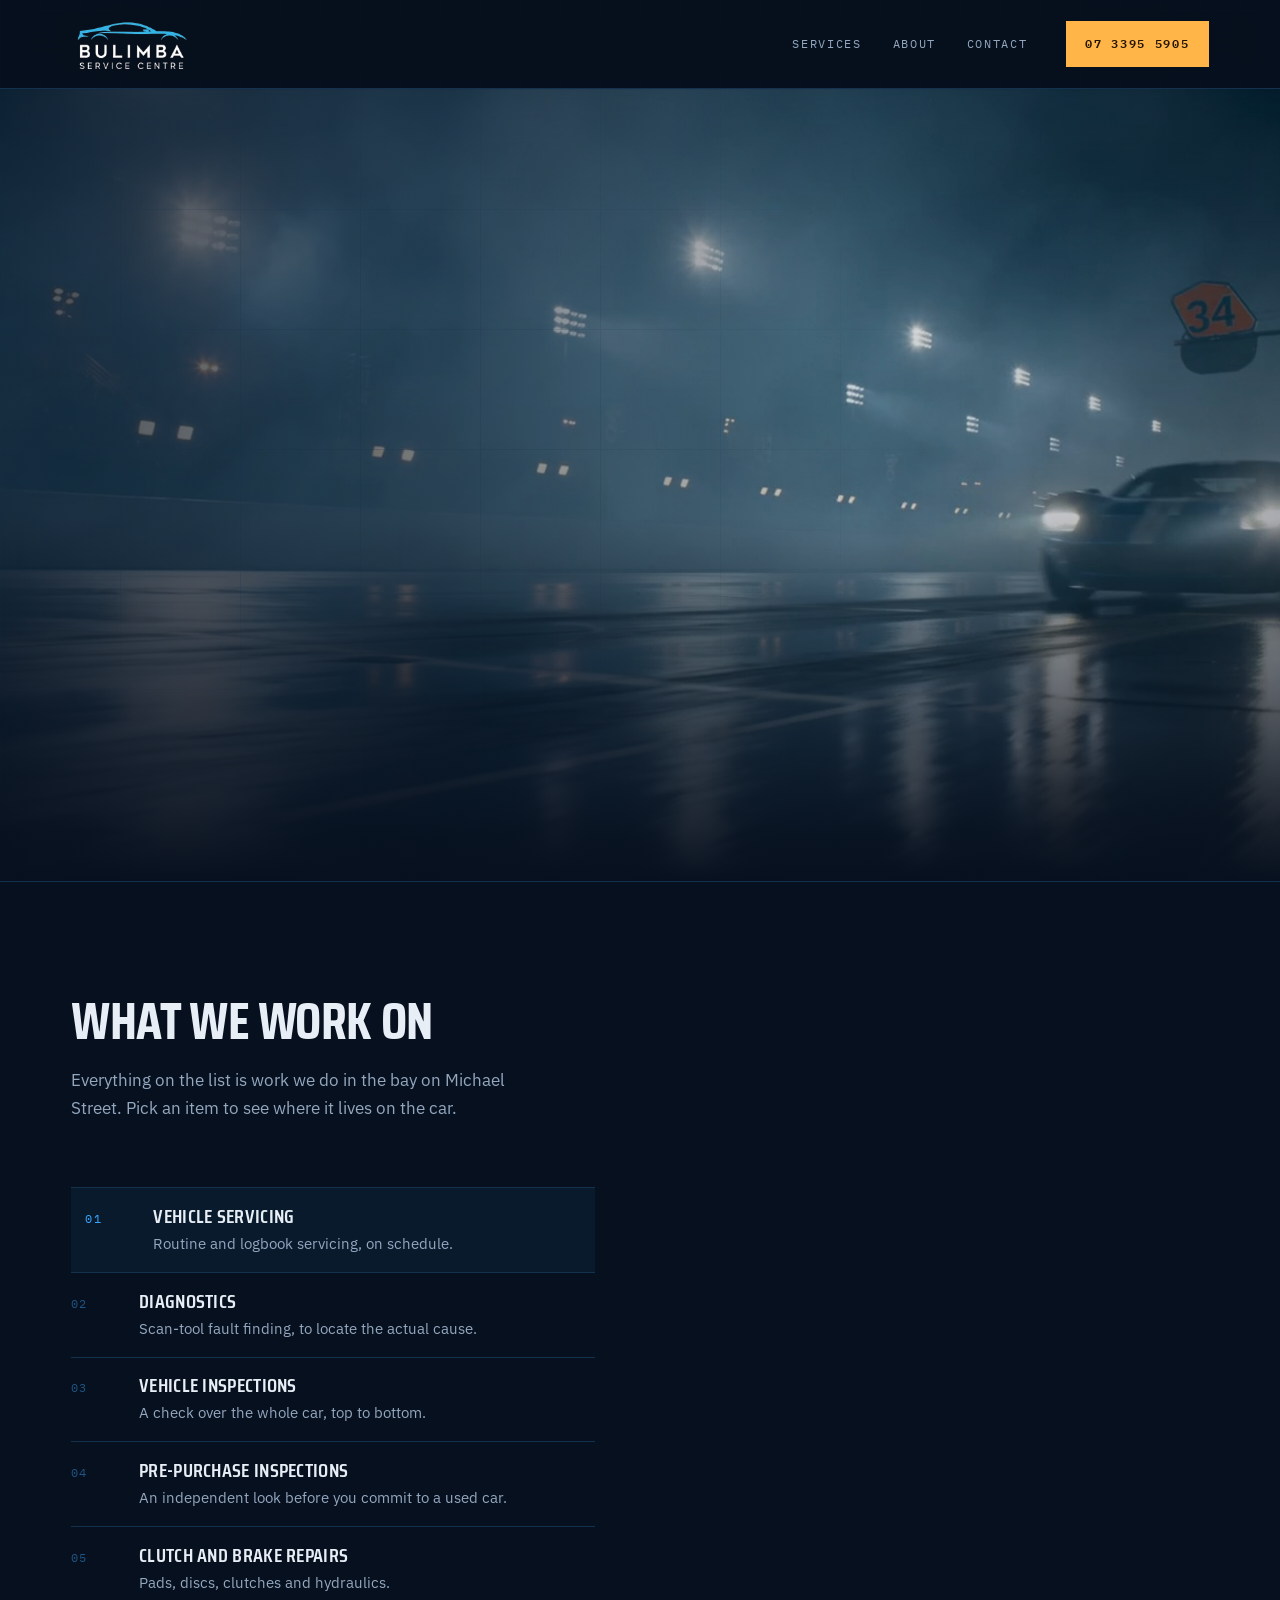
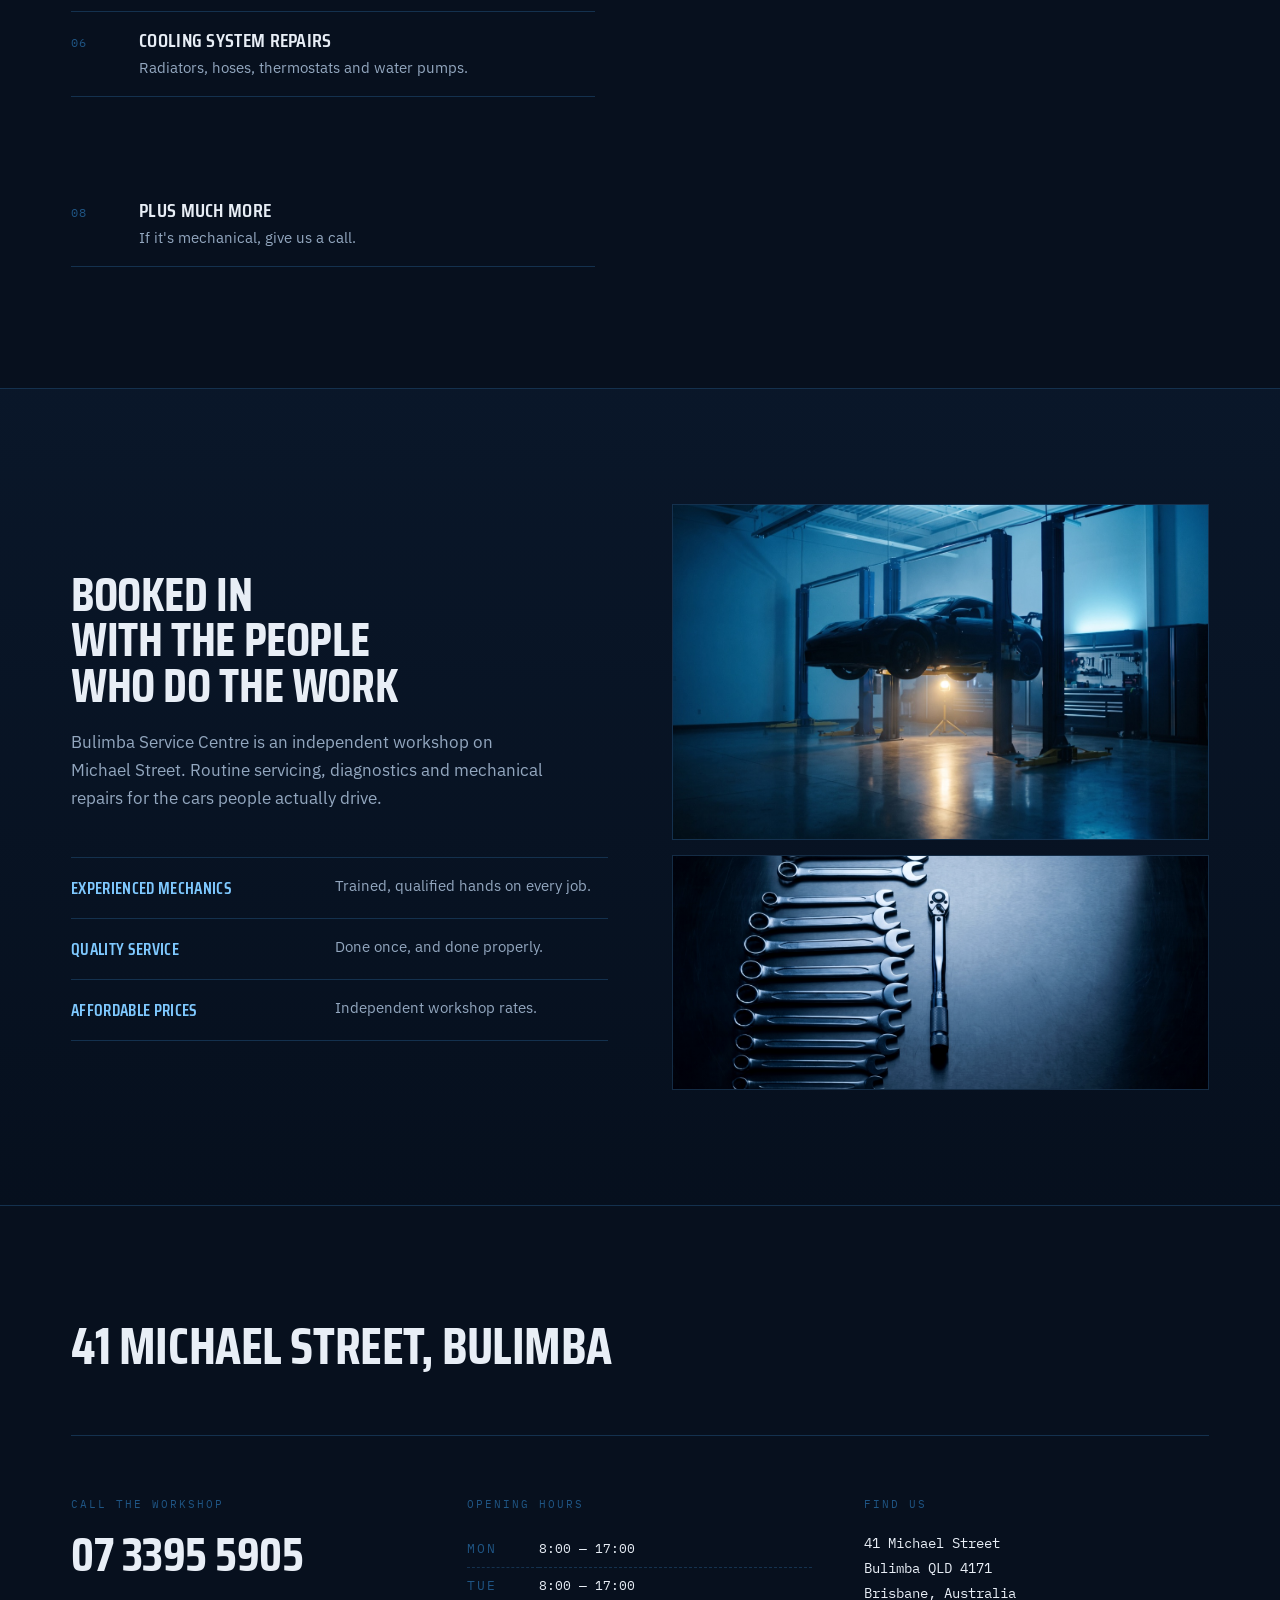
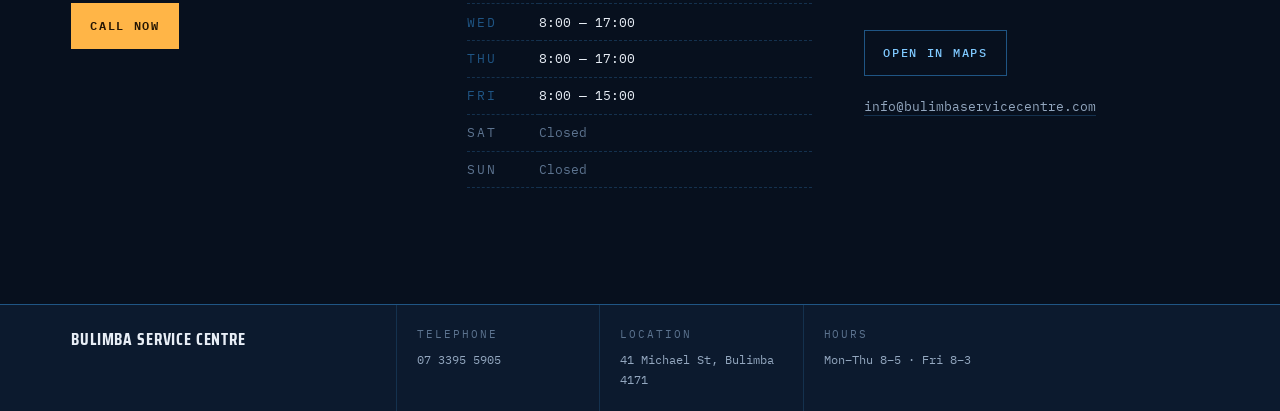
==== commit dcb2c789: "Strip the drafting annotations Sheet numbers and figure captions read as a drawing set, which means " ====
--- a/index.html
+++ b/index.html
@@ -13,7 +13,7 @@
 <link rel="preconnect" href="https://fonts.googleapis.com">
 <link rel="preconnect" href="https://fonts.gstatic.com" crossorigin>
 <link href="https://fonts.googleapis.com/css2?family=Saira+Condensed:wght@500;600;700&family=IBM+Plex+Sans:wght@400;500;600&family=IBM+Plex+Mono:wght@400;500&display=swap" rel="stylesheet">
-<link rel="stylesheet" href="assets/css/styles.css?v=202610050847">
+<link rel="stylesheet" href="assets/css/styles.css?v=20261006120449">
 </head>
 <body>
 
@@ -51,7 +51,7 @@
   <section class="hero">
     <div class="hero__bg" aria-hidden="true">
       <video class="hero__video" poster="assets/img/hero-pitstop.jpg" width="1920" height="1080"
-             muted loop playsinline preload="none" tabindex="-1">
+             autoplay muted loop playsinline preload="auto" tabindex="-1">
         <source src="assets/video/hero-pitstop.mp4" type="video/mp4">
       </video>
       <div class="hero__scrim"></div>
@@ -59,7 +59,6 @@
 
     <div class="shell hero__inner">
       <div class="hero__copy" data-reveal>
-        <p class="anno hero__eyebrow">Sht 01 — Bulimba 4171</p>
 
         <h1>A mechanic<br>you can <em>trust</em></h1>
 
@@ -95,7 +94,6 @@
   <section class="section" id="services">
     <div class="shell">
       <header class="section__head" data-reveal>
-        <p class="anno">Sht 02 — Parts &amp; labour</p>
         <h2>What we work on</h2>
         <p class="section__lede">
           Everything on the list is work we do in the bay on Michael Street.
@@ -245,7 +243,6 @@
     <div class="shell">
       <div class="about">
         <div class="about__copy" data-reveal>
-          <p class="anno">Sht 03 — The workshop</p>
           <h2>Booked in<br>with the people<br>who do the work</h2>
           <p class="section__lede">
             Bulimba Service Centre is an independent workshop on Michael Street.
@@ -272,15 +269,13 @@
         <div class="about__plates">
           <figure class="plate plate--tall" data-reveal style="--i:1">
             <video class="shot__media" poster="assets/img/workshop.jpg" width="1280" height="720"
-                   muted loop playsinline preload="none"
+                   autoplay muted loop playsinline preload="metadata"
                    aria-label="A sports car raised on a hoist in a workshop bay">
               <source src="assets/video/workshop.mp4" type="video/mp4">
             </video>
-            <figcaption class="anno">Fig. 3 — the bay</figcaption>
           </figure>
           <figure class="plate" data-reveal style="--i:2">
             <img src="assets/img/tools.jpg" alt="Mechanic hand tools laid out on a steel bench" loading="lazy" width="1400" height="788">
-            <figcaption class="anno">Fig. 4 — the bench</figcaption>
           </figure>
         </div>
       </div>
@@ -290,7 +285,6 @@
   <section class="section" id="visit">
     <div class="shell">
       <header class="section__head" data-reveal>
-        <p class="anno">Sht 04 — Visit</p>
         <h2>41 Michael Street, Bulimba</h2>
       </header>
 
@@ -340,7 +334,6 @@
 <footer class="tb">
   <div class="shell tb__inner">
     <div class="tb__cell tb__cell--name">
-      <span class="anno">Drawing title</span>
       <strong>Bulimba Service Centre</strong>
     </div>
     <div class="tb__cell">
@@ -355,14 +348,10 @@
       <span class="anno">Hours</span>
       <span>Mon–Thu 8–5 · Fri 8–3</span>
     </div>
-    <div class="tb__cell">
-      <span class="anno">Sheets</span>
-      <span>04 of 04</span>
-    </div>
   </div>
 </footer>
 
-<script src="assets/js/main.js?v=202610050847" defer></script>
+<script src="assets/js/main.js?v=20261006120449" defer></script>
 
 </body>
 </html>
--- a/assets/css/styles.css
+++ b/assets/css/styles.css
@@ -1168,47 +1168,6 @@
 .plate .shot__media.is-day,
 .plate img.is-day { filter: saturate(.84) contrast(1.06) brightness(.82); }
 
-/* ---------- Play control ----------
-   Appears only when a clip could not start itself: Low Power Mode, Reduce
-   Motion, a data saver, or a browser that simply refuses. Without it the
-   poster frame is a dead still with no way in. */
-
+/* Plates and shots stay a positioning context for anything laid over them. */
 .plate, .shot { position: relative; }
 
-.playpoke {
-  position: absolute;
-  right: 0.9rem;
-  bottom: 0.9rem;
-  z-index: 3;
-  display: inline-flex;
-  align-items: center;
-  gap: 0.5rem;
-  padding: 0.6rem 0.9rem;
-  min-height: 44px;
-  border: 1px solid var(--cyan-dim);
-  background: rgba(7, 16, 30, .86);
-  backdrop-filter: blur(8px);
-  color: var(--cyan-bright);
-  font-family: var(--mono);
-  font-size: 0.6875rem;
-  letter-spacing: 0.14em;
-  text-transform: uppercase;
-  cursor: pointer;
-  transition: border-color .18s ease, background .18s ease, color .18s ease;
-}
-
-.playpoke:hover { border-color: var(--cyan); background: rgba(12, 26, 46, .94); color: var(--paper); }
-.playpoke svg { width: 14px; height: 14px; fill: currentColor; }
-
-/* On the hero the control sits inside the section, clear of the copy */
-.hero > .playpoke { right: var(--gutter); bottom: clamp(1.25rem, 4vw, 2.25rem); }
-
-@media (max-width: 860px) {
-  /* the film is a band at the top on phones, so the control belongs on it */
-  .hero > .playpoke { right: var(--gutter); bottom: auto; top: calc(56.25vw - 3.6rem); }
-  .hero--photo > .playpoke, .hero--day > .playpoke { top: calc(56.25vw - 3.6rem); }
-}
-
-@media (prefers-reduced-motion: reduce) {
-  .playpoke { transition: none; }
-}
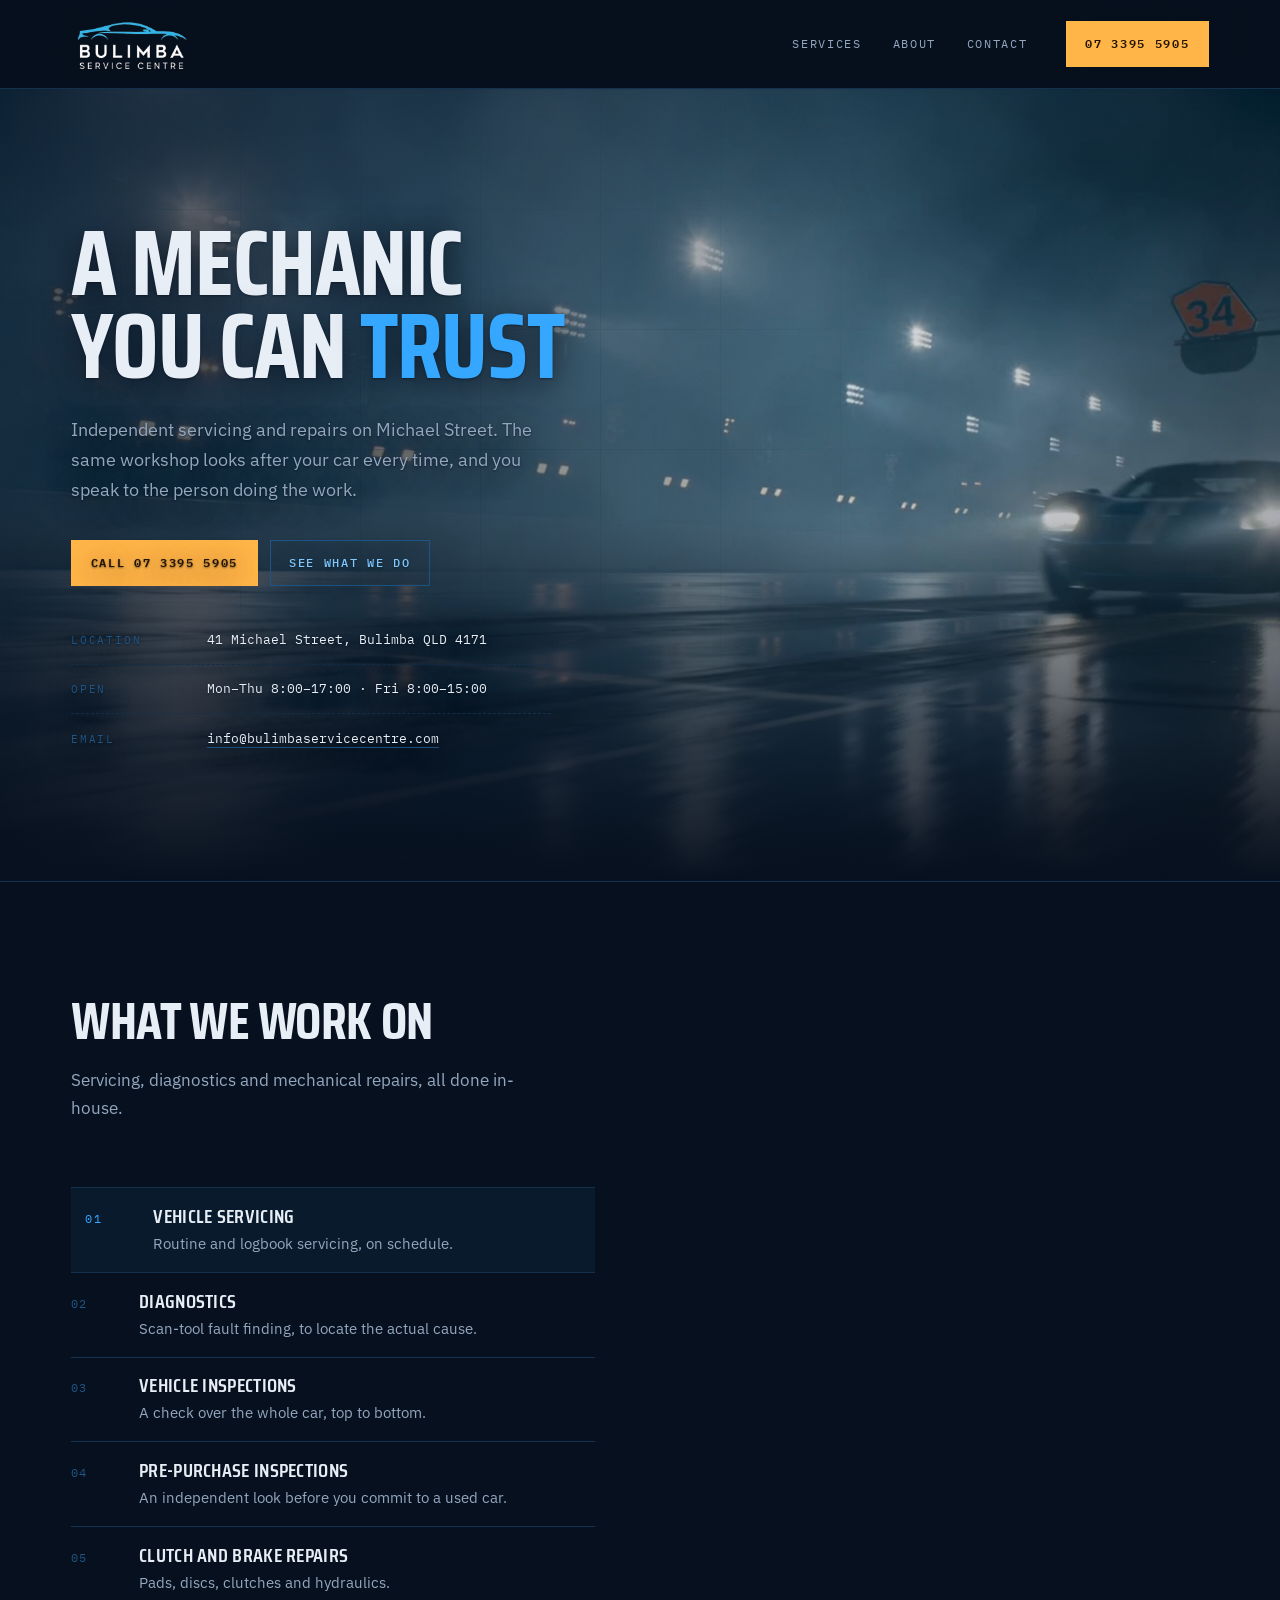
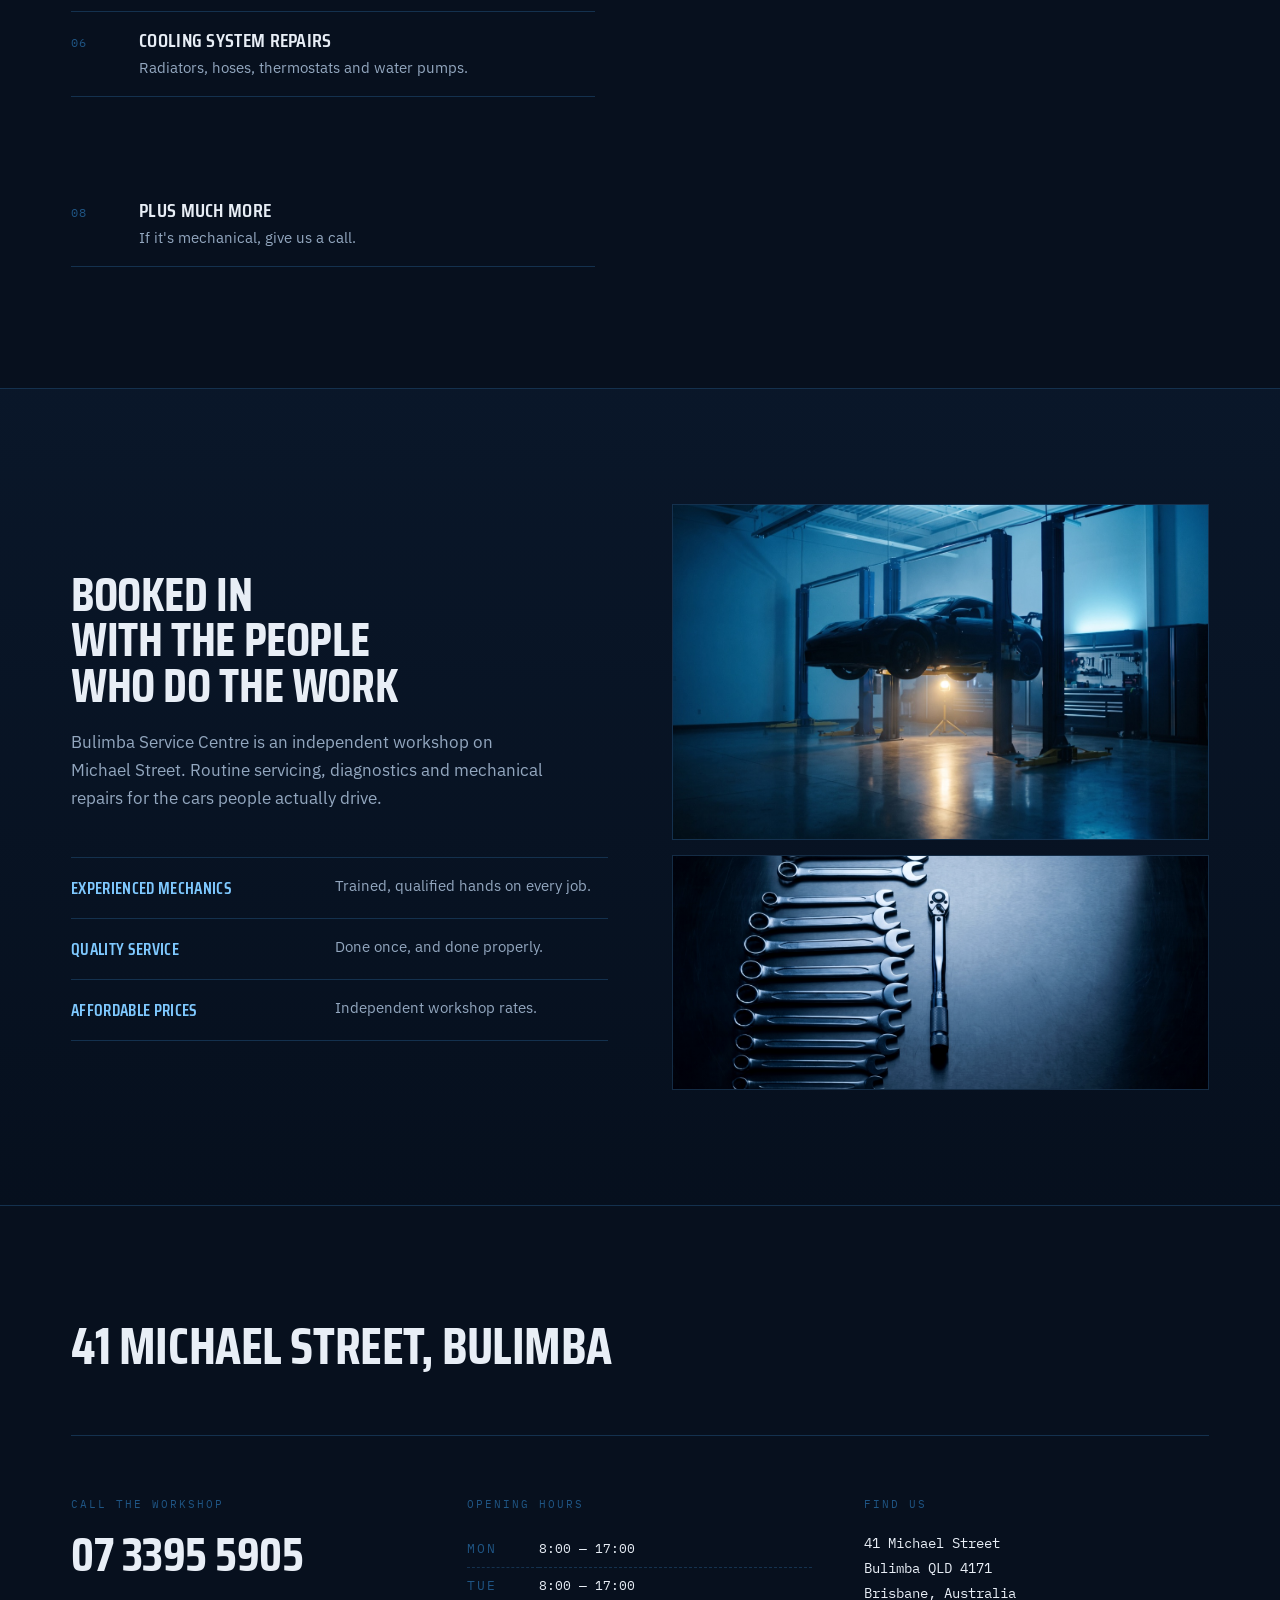
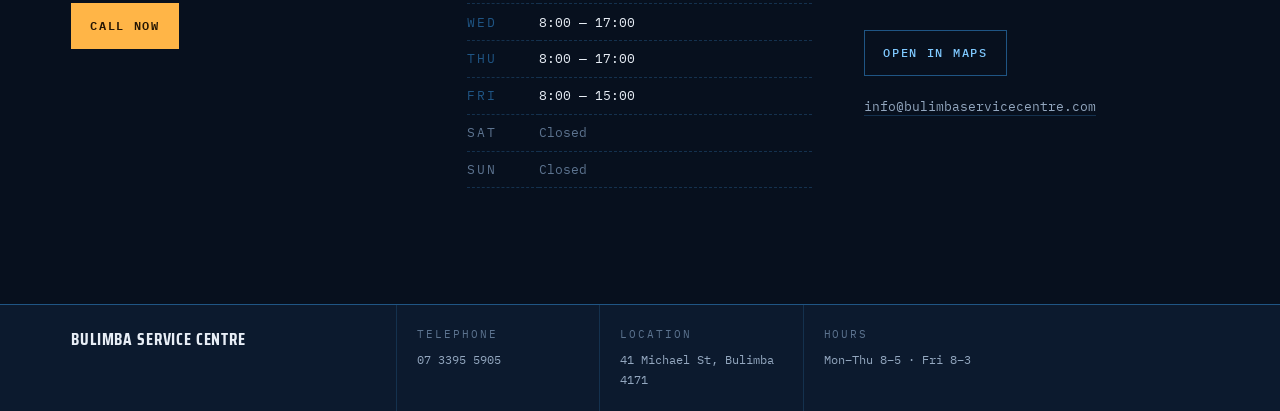
==== commit e7f446dc: "Plainer copy on the services intro "Work we do in the bay on Michael Street" was writerly rather tha" ====
--- a/index.html
+++ b/index.html
@@ -13,7 +13,7 @@
 <link rel="preconnect" href="https://fonts.googleapis.com">
 <link rel="preconnect" href="https://fonts.gstatic.com" crossorigin>
 <link href="https://fonts.googleapis.com/css2?family=Saira+Condensed:wght@500;600;700&family=IBM+Plex+Sans:wght@400;500;600&family=IBM+Plex+Mono:wght@400;500&display=swap" rel="stylesheet">
-<link rel="stylesheet" href="assets/css/styles.css?v=20261006120449">
+<link rel="stylesheet" href="assets/css/styles.css?v=20261006131849">
 </head>
 <body>
 
@@ -96,8 +96,7 @@
       <header class="section__head" data-reveal>
         <h2>What we work on</h2>
         <p class="section__lede">
-          Everything on the list is work we do in the bay on Michael Street.
-          Pick an item to see where it lives on the car.
+          Servicing, diagnostics and mechanical repairs, all done in-house.
         </p>
       </header>
 
@@ -351,7 +350,7 @@
   </div>
 </footer>
 
-<script src="assets/js/main.js?v=20261006120449" defer></script>
+<script src="assets/js/main.js?v=20261006131849" defer></script>
 
 </body>
 </html>
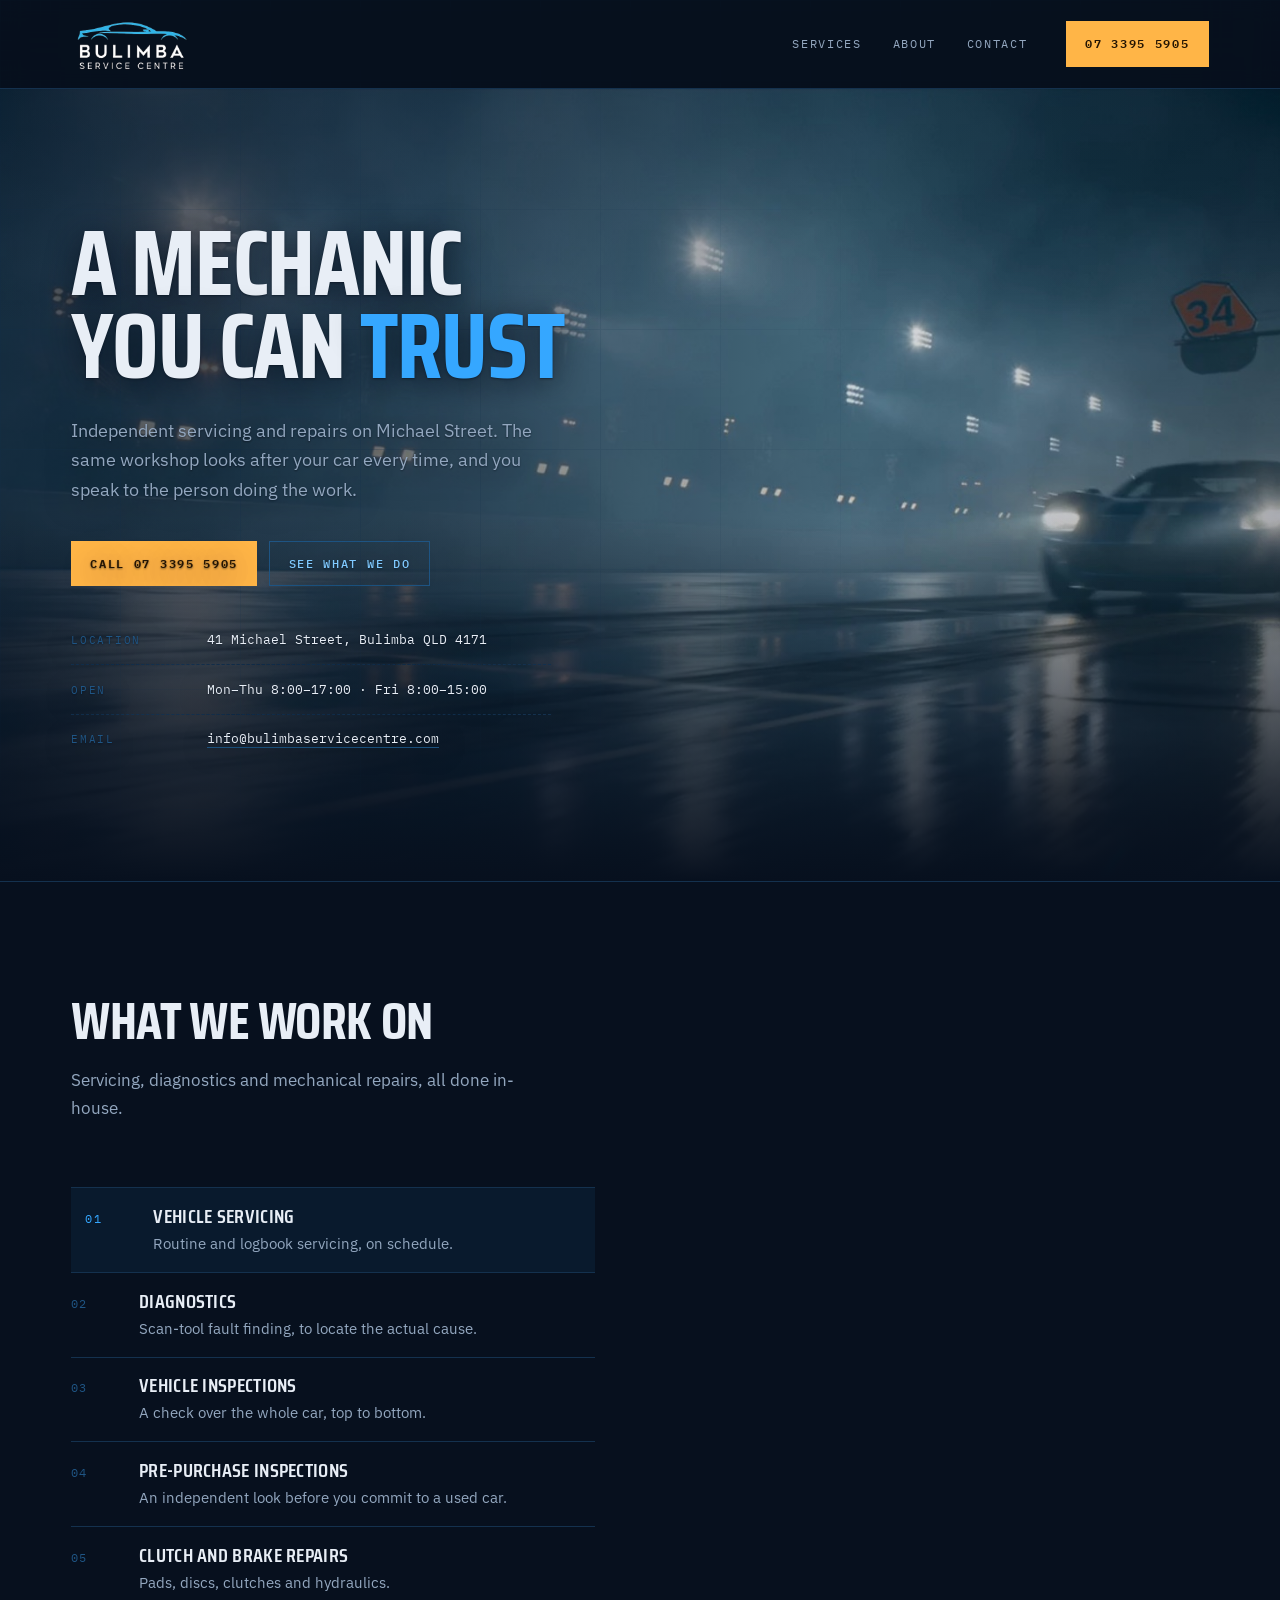
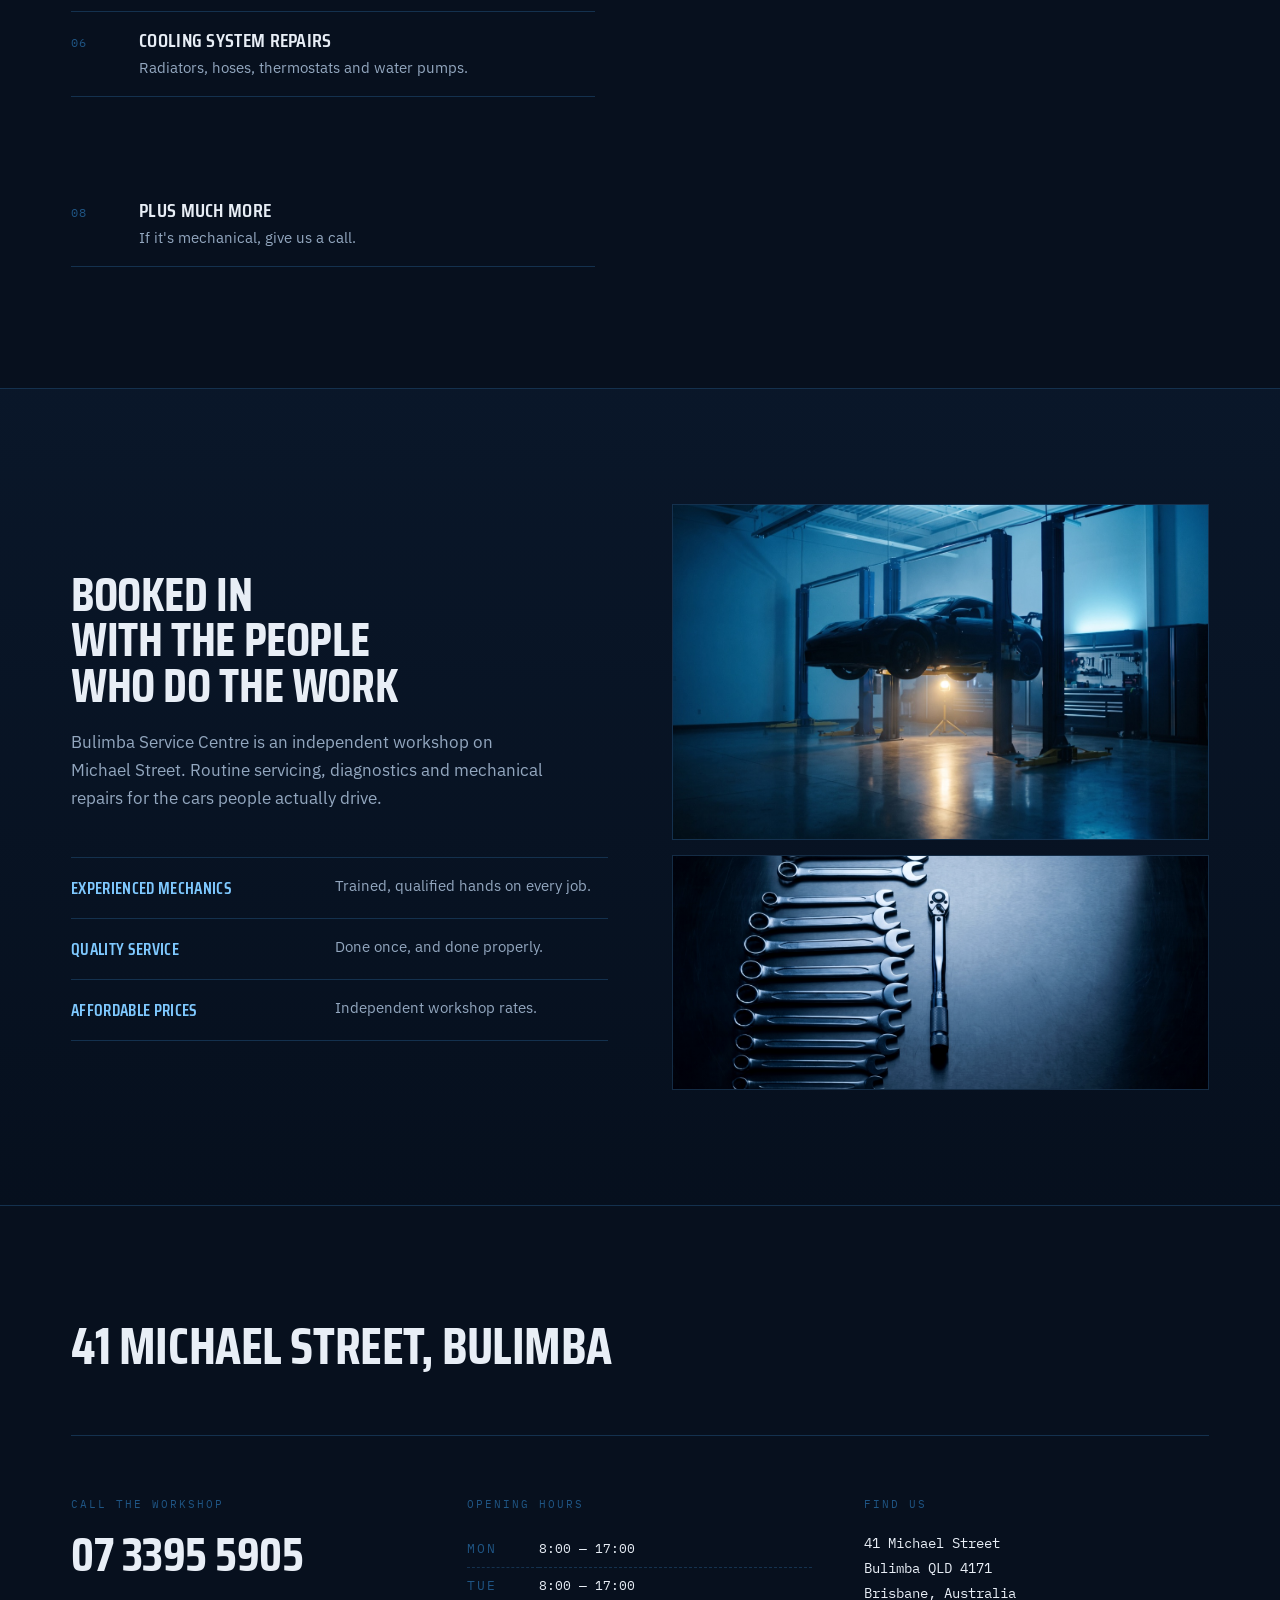
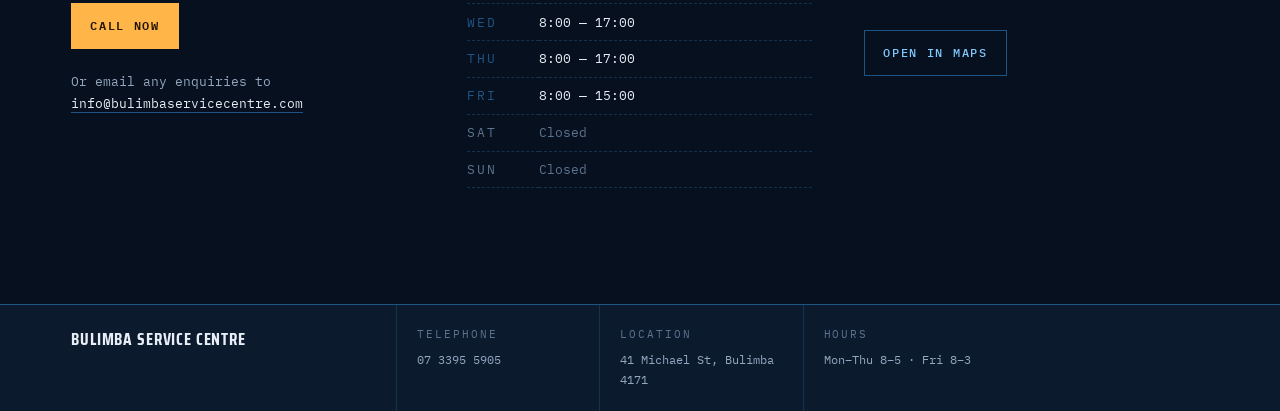
==== commit 08e3a78b: "Point enquiries at email, as the owner asked No chat widget — he does not want one and was not readi" ====
--- a/index.html
+++ b/index.html
@@ -13,7 +13,7 @@
 <link rel="preconnect" href="https://fonts.googleapis.com">
 <link rel="preconnect" href="https://fonts.gstatic.com" crossorigin>
 <link href="https://fonts.googleapis.com/css2?family=Saira+Condensed:wght@500;600;700&family=IBM+Plex+Sans:wght@400;500;600&family=IBM+Plex+Mono:wght@400;500&display=swap" rel="stylesheet">
-<link rel="stylesheet" href="assets/css/styles.css?v=20261006131849">
+<link rel="stylesheet" href="assets/css/styles.css?v=20261006132049">
 </head>
 <body>
 
@@ -292,6 +292,10 @@
           <p class="anno visit__label">Call the workshop</p>
           <a class="visit__phone" href="tel:+61733955905">07 3395 5905</a>
           <a class="btn btn--call visit__cta" href="tel:+61733955905">Call now</a>
+          <p class="visit__alt">
+            Or email any enquiries to<br>
+            <a href="mailto:info@bulimbaservicecentre.com">info@bulimbaservicecentre.com</a>
+          </p>
         </div>
 
         <div class="visit__block" data-reveal style="--i:2">
@@ -320,9 +324,6 @@
              href="https://www.google.com/maps/search/?api=1&amp;query=41+Michael+Street+Bulimba+QLD+4171">
             Open in maps
           </a>
-          <p class="visit__email">
-            <a href="mailto:info@bulimbaservicecentre.com">info@bulimbaservicecentre.com</a>
-          </p>
         </div>
       </div>
     </div>
@@ -350,7 +351,7 @@
   </div>
 </footer>
 
-<script src="assets/js/main.js?v=20261006131849" defer></script>
+<script src="assets/js/main.js?v=20261006132049" defer></script>
 
 </body>
 </html>
--- a/assets/css/styles.css
+++ b/assets/css/styles.css
@@ -1171,3 +1171,21 @@
 /* Plates and shots stay a positioning context for anything laid over them. */
 .plate, .shot { position: relative; }
 
+
+/* Peter would rather have email than a chat widget nobody reads, so the
+   address sits with the phone number as an equal way in. */
+.visit__alt {
+  margin: 1.4rem 0 0;
+  font-family: var(--mono);
+  font-size: 0.8125rem;
+  line-height: 1.7;
+  color: var(--paper-mute);
+}
+
+.visit__alt a {
+  color: var(--paper);
+  text-decoration: none;
+  border-bottom: 1px solid var(--cyan-dim);
+}
+
+.visit__alt a:hover { color: var(--cyan-bright); border-bottom-color: var(--cyan); }
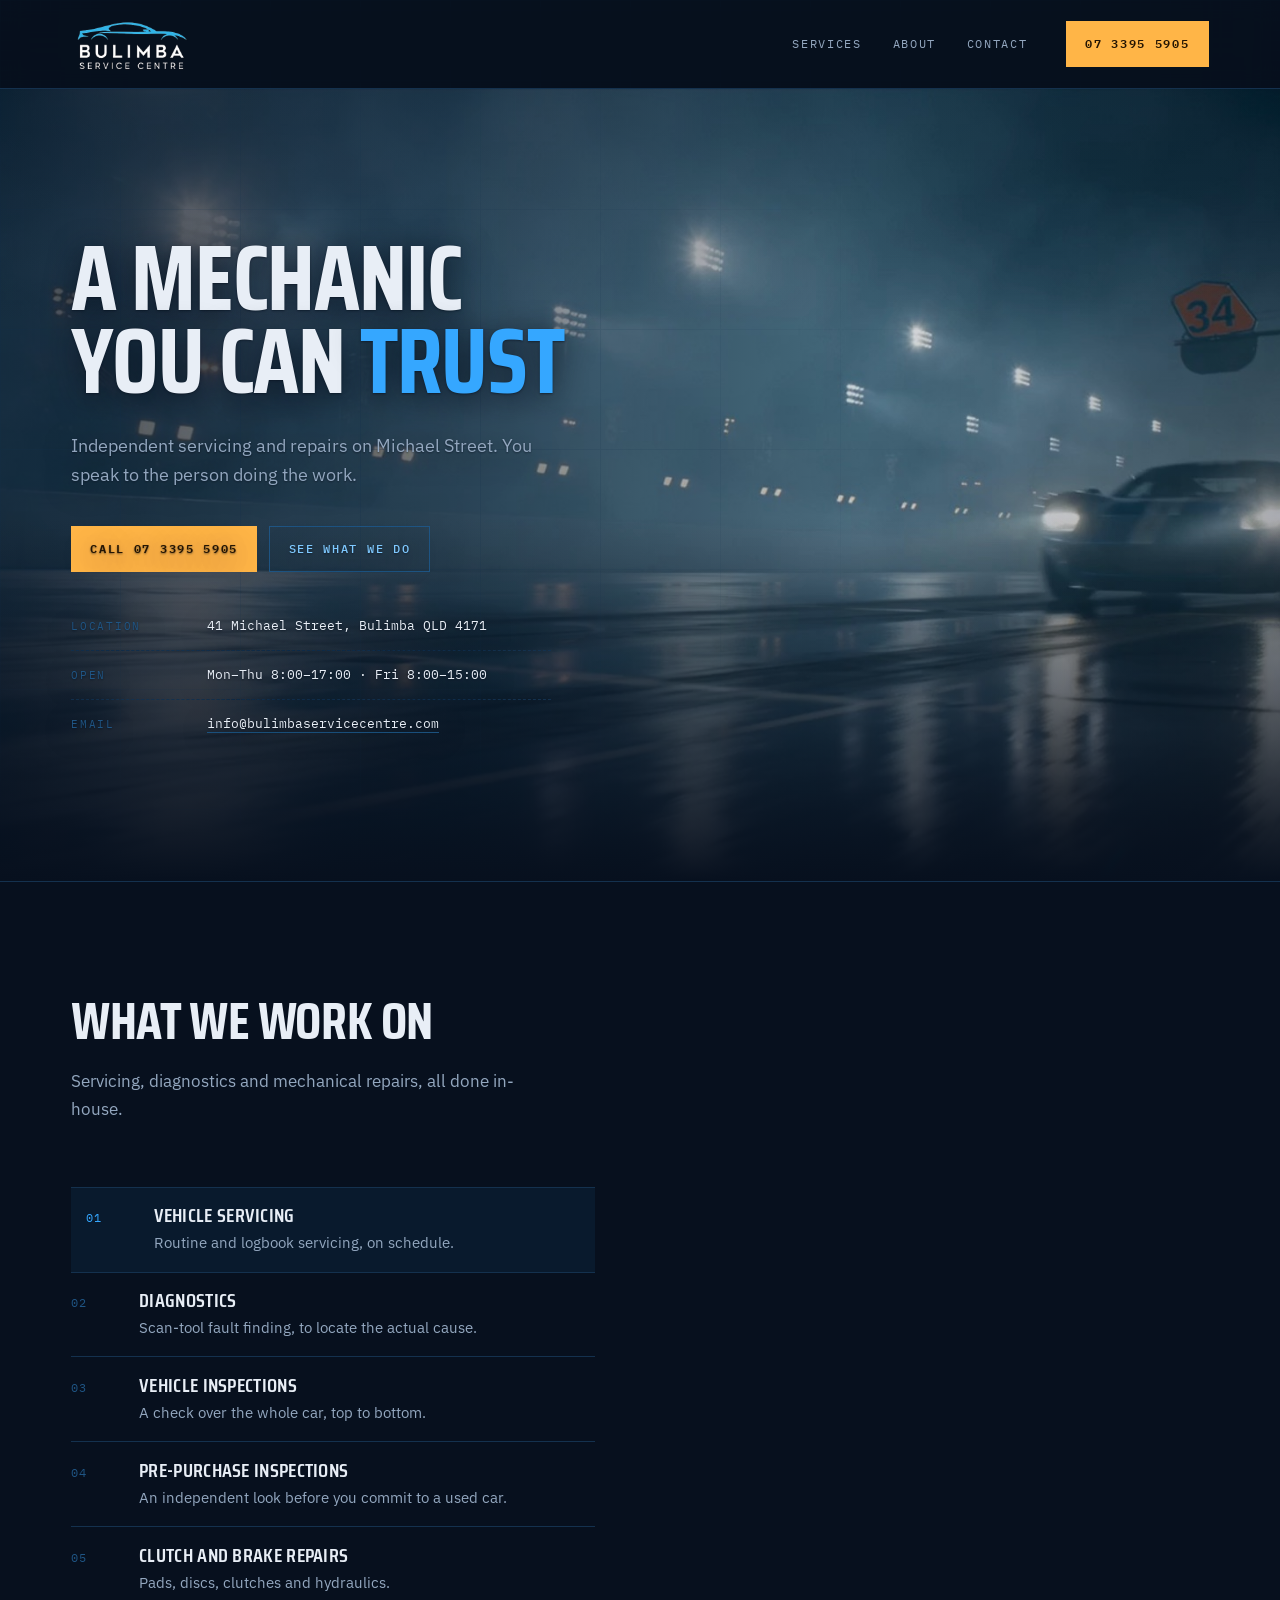
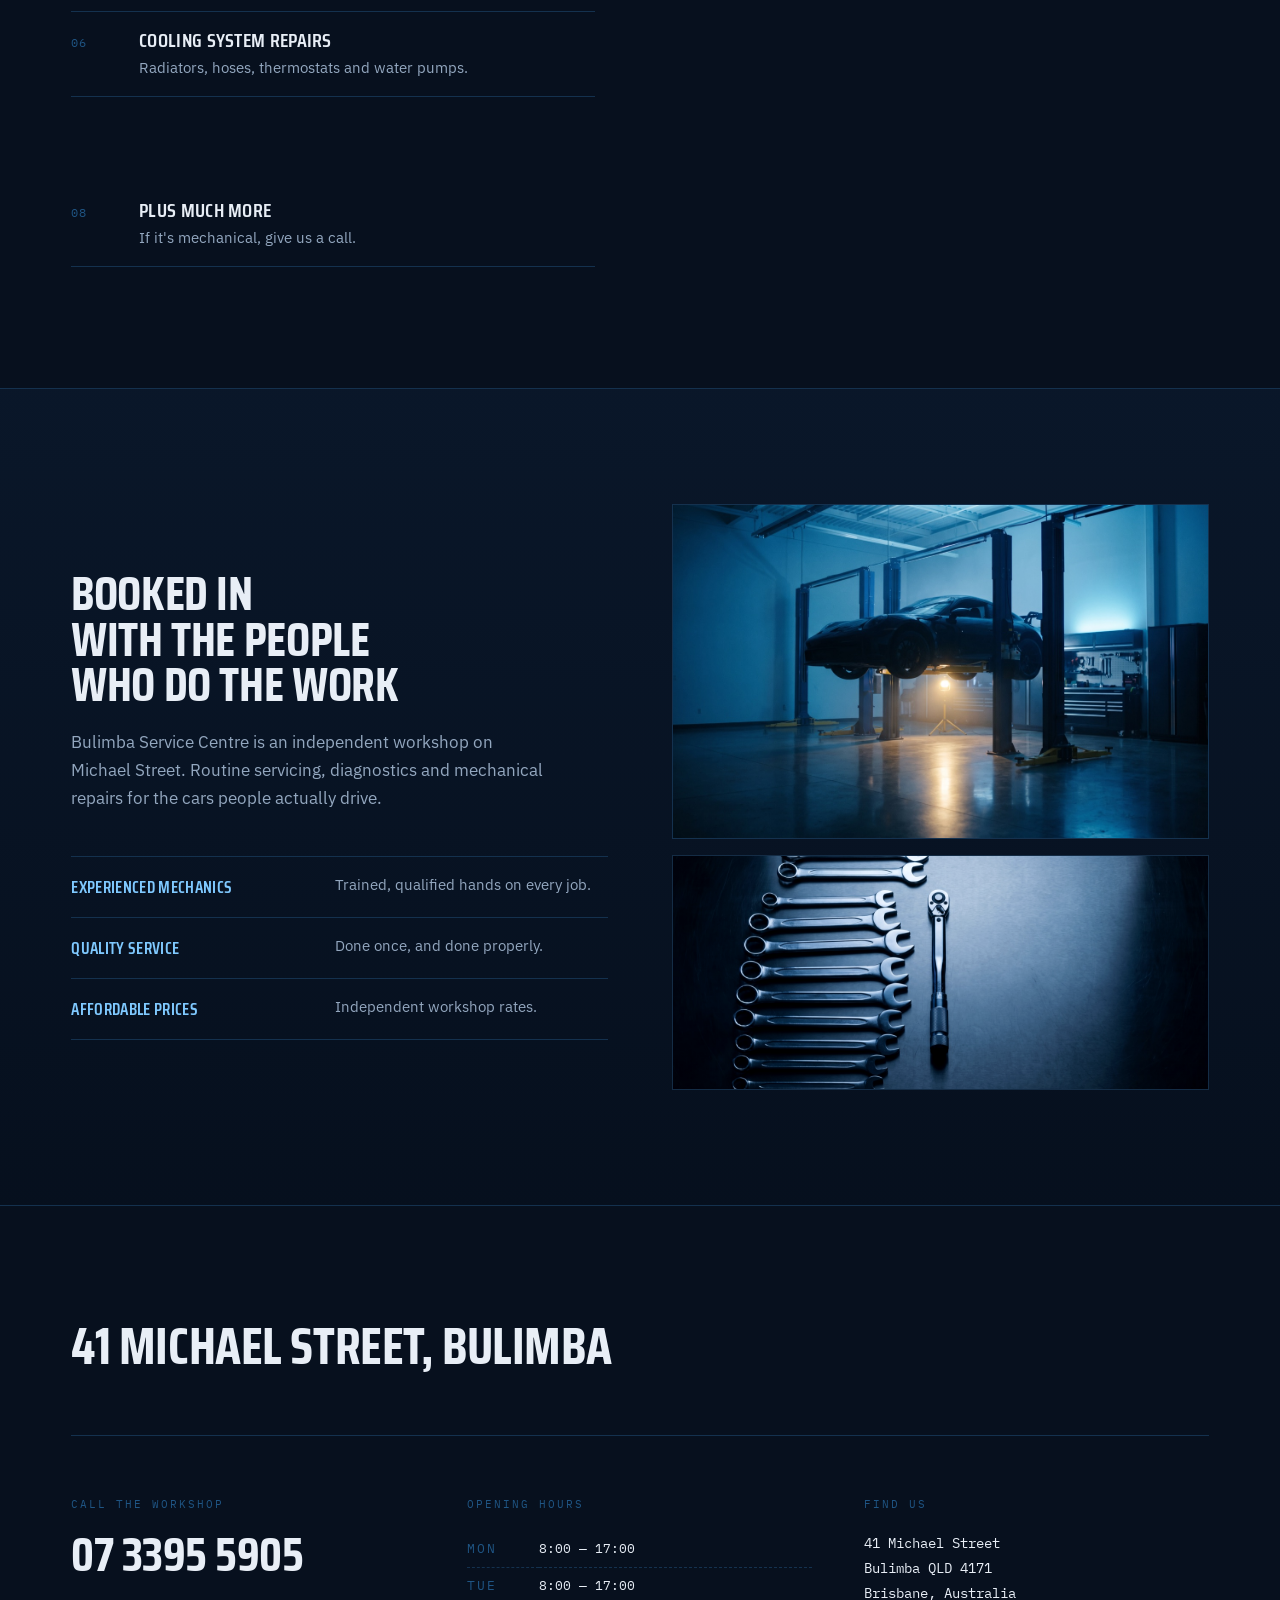
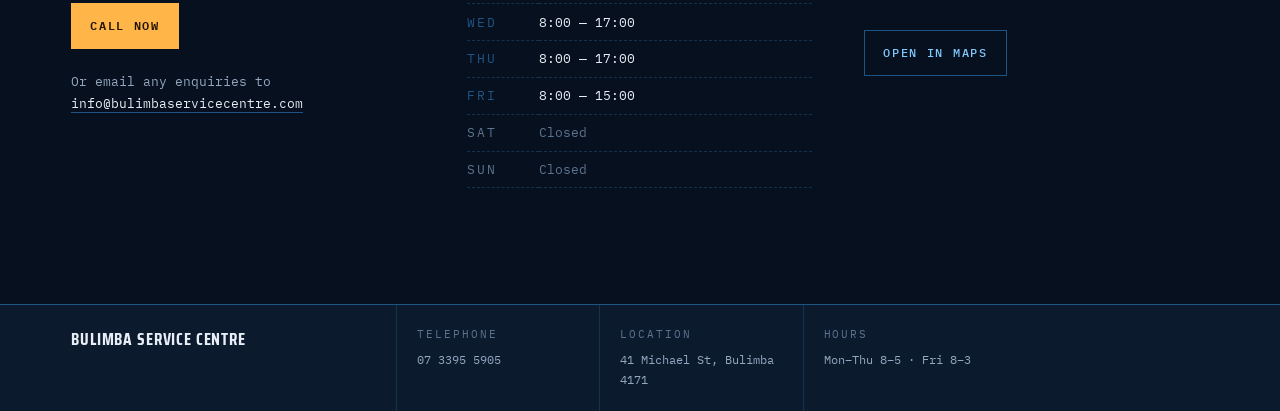
==== commit c3566f6b: "Tighten the hero line to the claim he can stand behind" ====
--- a/index.html
+++ b/index.html
@@ -13,7 +13,7 @@
 <link rel="preconnect" href="https://fonts.googleapis.com">
 <link rel="preconnect" href="https://fonts.gstatic.com" crossorigin>
 <link href="https://fonts.googleapis.com/css2?family=Saira+Condensed:wght@500;600;700&family=IBM+Plex+Sans:wght@400;500;600&family=IBM+Plex+Mono:wght@400;500&display=swap" rel="stylesheet">
-<link rel="stylesheet" href="assets/css/styles.css?v=20261006132049">
+<link rel="stylesheet" href="assets/css/styles.css?v=20261006132615">
 </head>
 <body>
 
@@ -63,8 +63,8 @@
         <h1>A mechanic<br>you can <em>trust</em></h1>
 
         <p class="hero__lede">
-          Independent servicing and repairs on Michael Street. The same workshop
-          looks after your car every time, and you speak to the person doing the work.
+          Independent servicing and repairs on Michael Street.
+          You speak to the person doing the work.
         </p>
 
         <div class="hero__actions">
@@ -351,7 +351,7 @@
   </div>
 </footer>
 
-<script src="assets/js/main.js?v=20261006132049" defer></script>
+<script src="assets/js/main.js?v=20261006132615" defer></script>
 
 </body>
 </html>
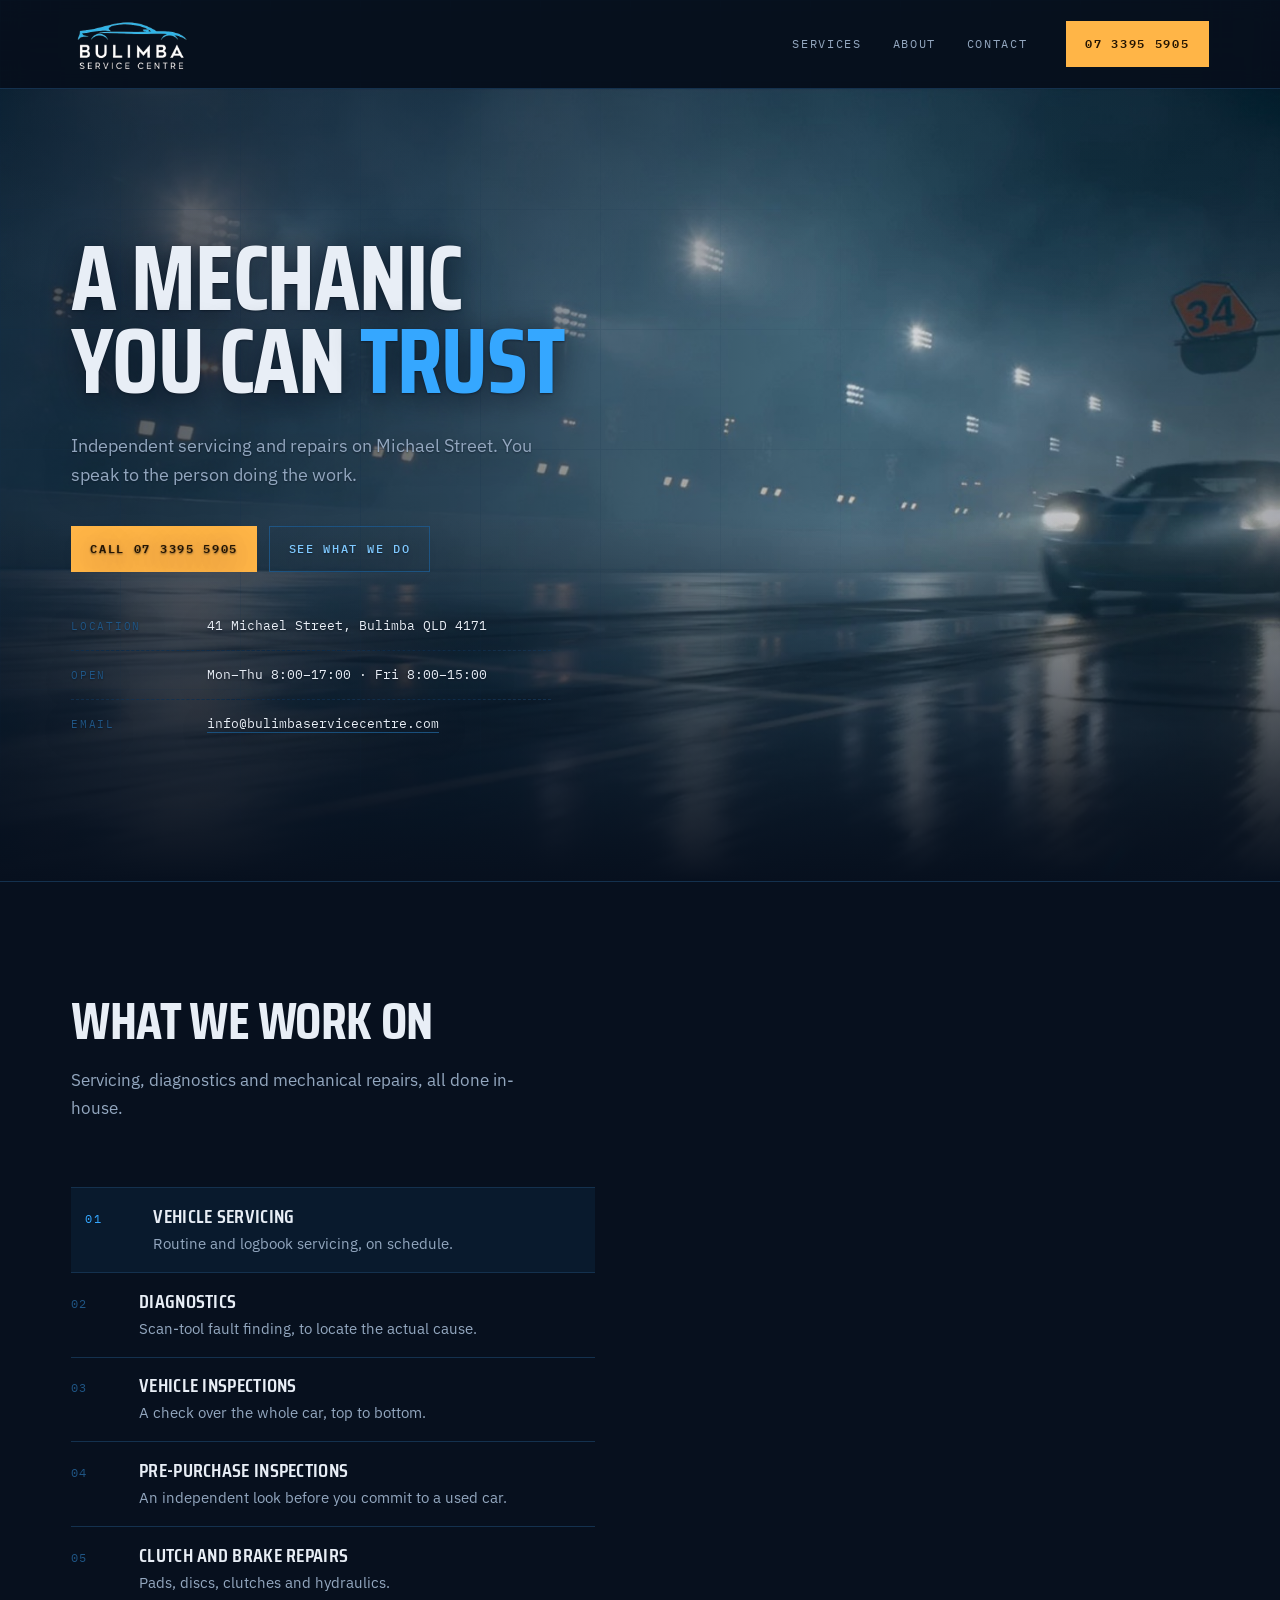
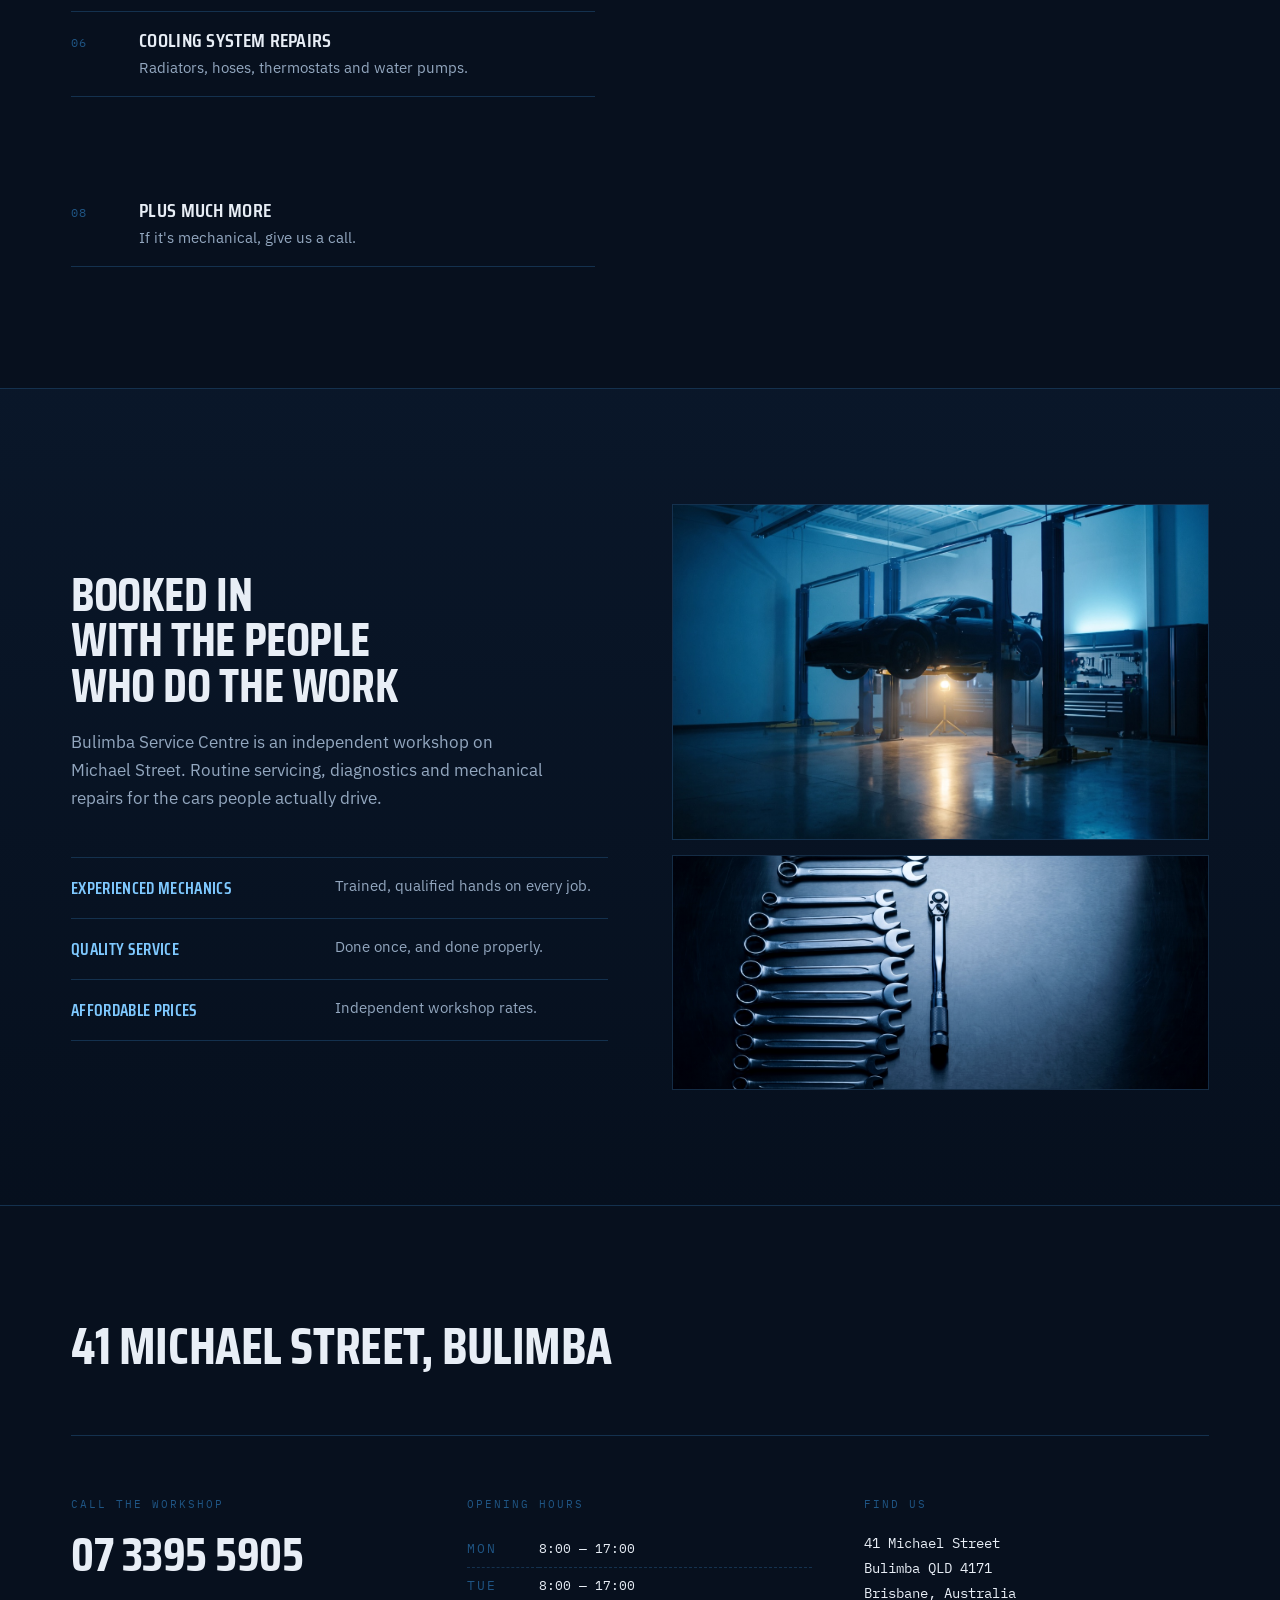
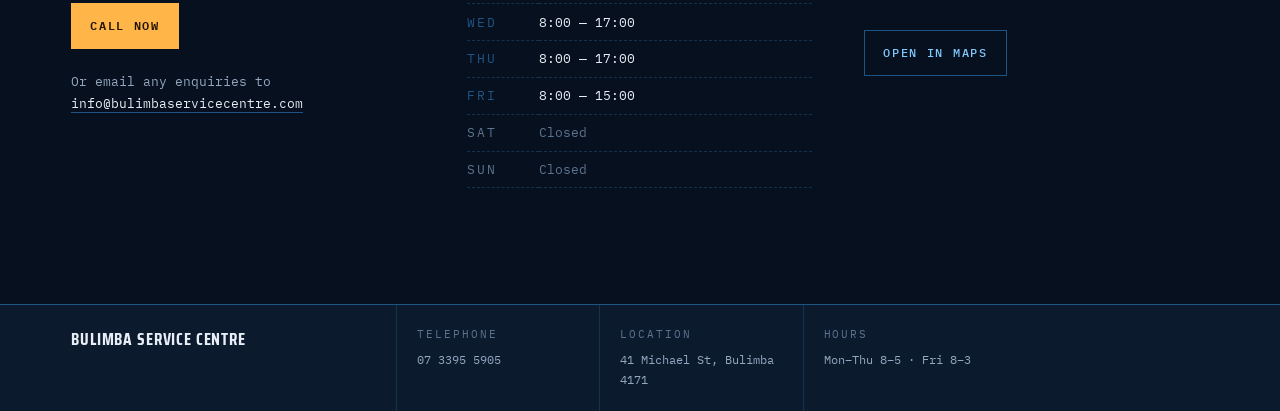
==== commit baa6bb21: "Prepare the site for its own domain Adds the CNAME claiming bulimbaservicecentre.com.au, a canonical" ====
--- a/index.html
+++ b/index.html
@@ -8,12 +8,26 @@
 
 <script>document.documentElement.classList.add('js')</script>
 
+<link rel="canonical" href="https://bulimbaservicecentre.com.au/">
+
+<!-- How the link looks when it is shared in a message or on Facebook -->
+<meta property="og:type" content="website">
+<meta property="og:site_name" content="Bulimba Service Centre">
+<meta property="og:title" content="Bulimba Service Centre — a mechanic you can trust">
+<meta property="og:description" content="Independent servicing and repairs on Michael Street, Bulimba. Call 07 3395 5905.">
+<meta property="og:url" content="https://bulimbaservicecentre.com.au/">
+<meta property="og:image" content="https://bulimbaservicecentre.com.au/assets/img/hero-pitstop.jpg">
+<meta property="og:image:width" content="1600">
+<meta property="og:image:height" content="900">
+<meta property="og:locale" content="en_AU">
+<meta name="twitter:card" content="summary_large_image">
+
 <link rel="icon" href="assets/img/favicon.svg" type="image/svg+xml">
 
 <link rel="preconnect" href="https://fonts.googleapis.com">
 <link rel="preconnect" href="https://fonts.gstatic.com" crossorigin>
 <link href="https://fonts.googleapis.com/css2?family=Saira+Condensed:wght@500;600;700&family=IBM+Plex+Sans:wght@400;500;600&family=IBM+Plex+Mono:wght@400;500&display=swap" rel="stylesheet">
-<link rel="stylesheet" href="assets/css/styles.css?v=20261006132615">
+<link rel="stylesheet" href="assets/css/styles.css?v=20261006132924">
 </head>
 <body>
 
@@ -351,7 +365,7 @@
   </div>
 </footer>
 
-<script src="assets/js/main.js?v=20261006132615" defer></script>
+<script src="assets/js/main.js?v=20261006132924" defer></script>
 
 </body>
 </html>
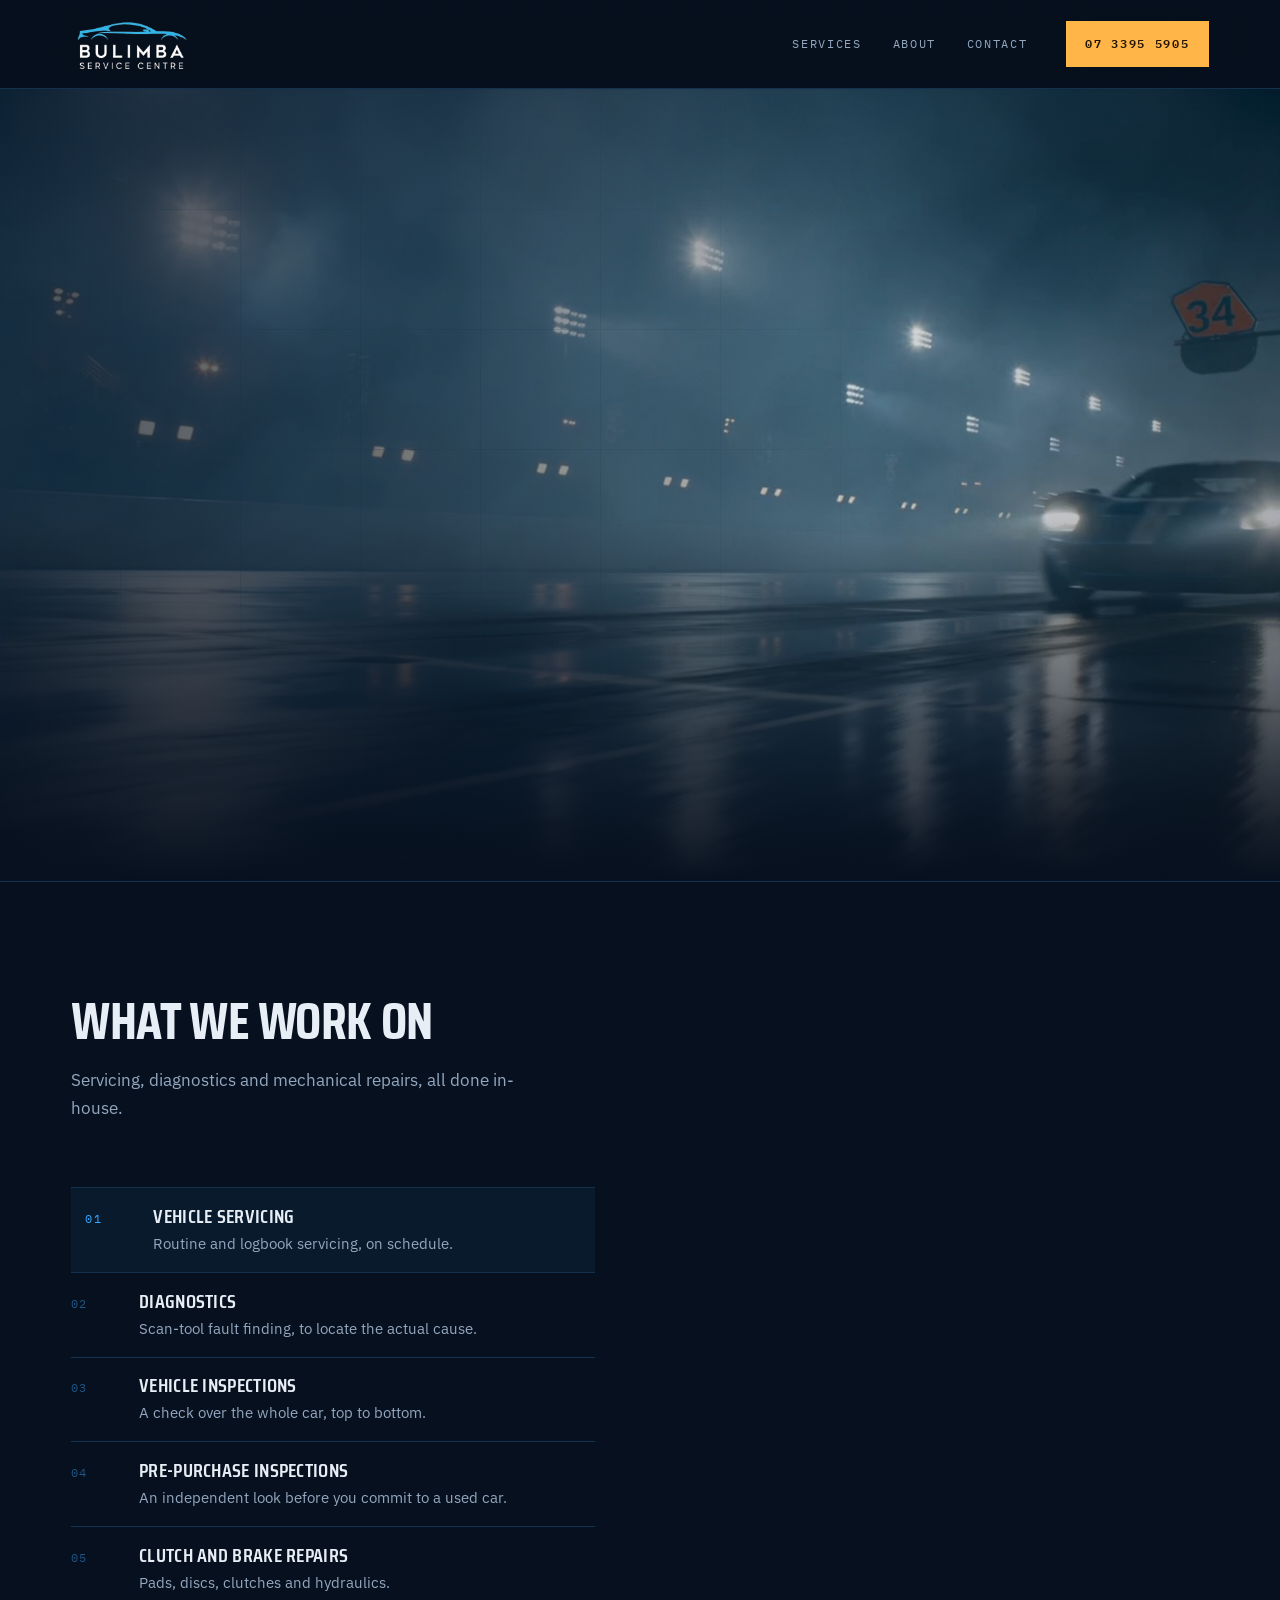
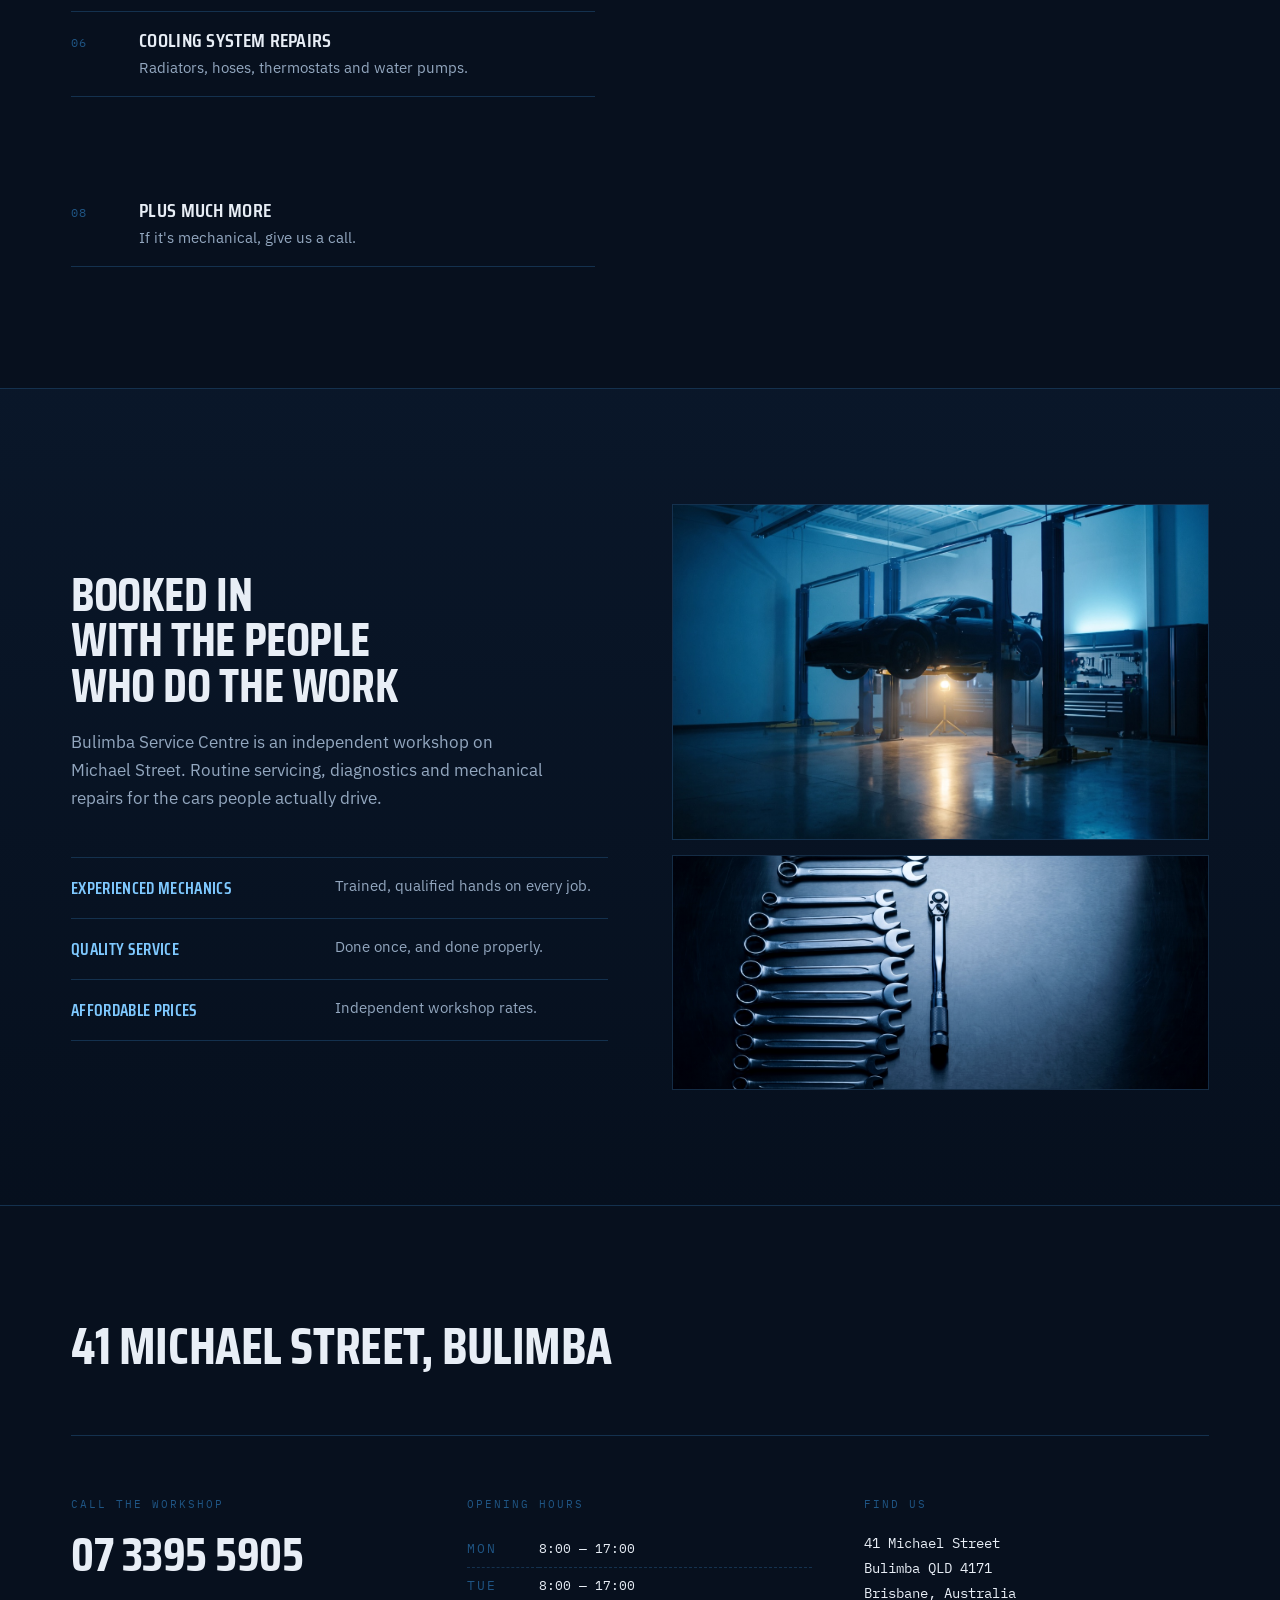
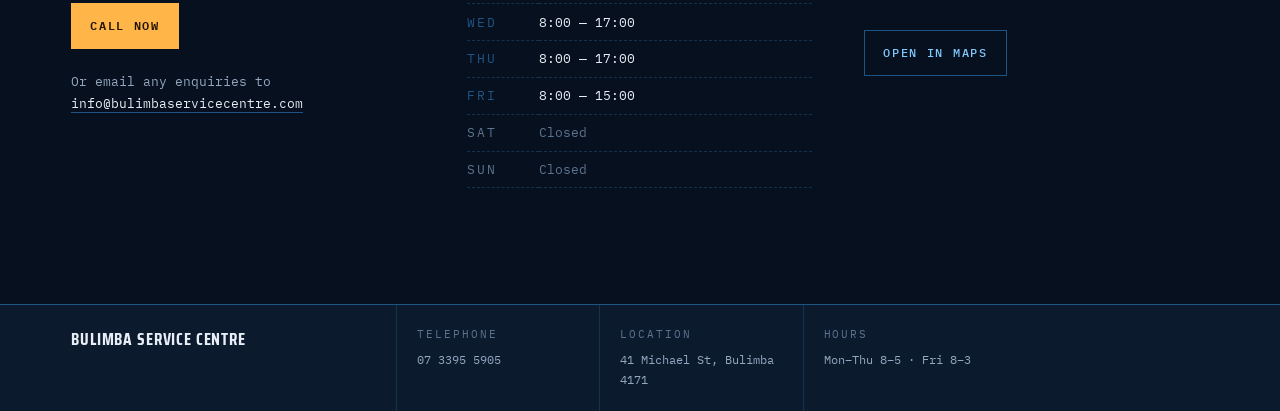
==== commit 0d353bb5: "Write the page title for search, keep the tagline for shared links The title tag and the Open Graph " ====
--- a/index.html
+++ b/index.html
@@ -3,7 +3,9 @@
 <head>
 <meta charset="utf-8">
 <meta name="viewport" content="width=device-width, initial-scale=1">
-<title>Bulimba Service Centre — A mechanic you can trust</title>
+<!-- Written for search results. The friendlier tagline lives in og:title below,
+     which is what shows when the link is shared in a message. -->
+<title>Bulimba Service Centre — Mechanic &amp; Car Servicing, Bulimba</title>
 <meta name="description" content="Independent mechanical workshop at 41 Michael Street, Bulimba. Logbook servicing, diagnostics, brakes, clutch, cooling and pre-purchase inspections. Call 07 3395 5905.">
 
 <script>document.documentElement.classList.add('js')</script>
@@ -13,7 +15,7 @@
 <!-- How the link looks when it is shared in a message or on Facebook -->
 <meta property="og:type" content="website">
 <meta property="og:site_name" content="Bulimba Service Centre">
-<meta property="og:title" content="Bulimba Service Centre — a mechanic you can trust">
+<meta property="og:title" content="Bulimba Service Centre — A mechanic you can trust">
 <meta property="og:description" content="Independent servicing and repairs on Michael Street, Bulimba. Call 07 3395 5905.">
 <meta property="og:url" content="https://bulimbaservicecentre.com.au/">
 <meta property="og:image" content="https://bulimbaservicecentre.com.au/assets/img/hero-pitstop.jpg">
@@ -21,6 +23,44 @@
 <meta property="og:image:height" content="900">
 <meta property="og:locale" content="en_AU">
 <meta name="twitter:card" content="summary_large_image">
+
+<!-- The business details in a form Google can read directly, so results can show
+     the hours and a call button. Nothing here is visible on the page, so if the
+     phone, address or hours change above, change them here too. -->
+<script type="application/ld+json">
+{
+  "@context": "https://schema.org",
+  "@type": "AutoRepair",
+  "name": "Bulimba Service Centre",
+  "url": "https://bulimbaservicecentre.com.au/",
+  "image": "https://bulimbaservicecentre.com.au/assets/img/hero-pitstop.jpg",
+  "logo": "https://bulimbaservicecentre.com.au/assets/img/logo.png",
+  "telephone": "+61733955905",
+  "email": "info@bulimbaservicecentre.com",
+  "address": {
+    "@type": "PostalAddress",
+    "streetAddress": "41 Michael Street",
+    "addressLocality": "Bulimba",
+    "addressRegion": "QLD",
+    "postalCode": "4171",
+    "addressCountry": "AU"
+  },
+  "openingHoursSpecification": [
+    {
+      "@type": "OpeningHoursSpecification",
+      "dayOfWeek": ["Monday", "Tuesday", "Wednesday", "Thursday"],
+      "opens": "08:00",
+      "closes": "17:00"
+    },
+    {
+      "@type": "OpeningHoursSpecification",
+      "dayOfWeek": "Friday",
+      "opens": "08:00",
+      "closes": "15:00"
+    }
+  ]
+}
+</script>
 
 <link rel="icon" href="assets/img/favicon.svg" type="image/svg+xml">
 
